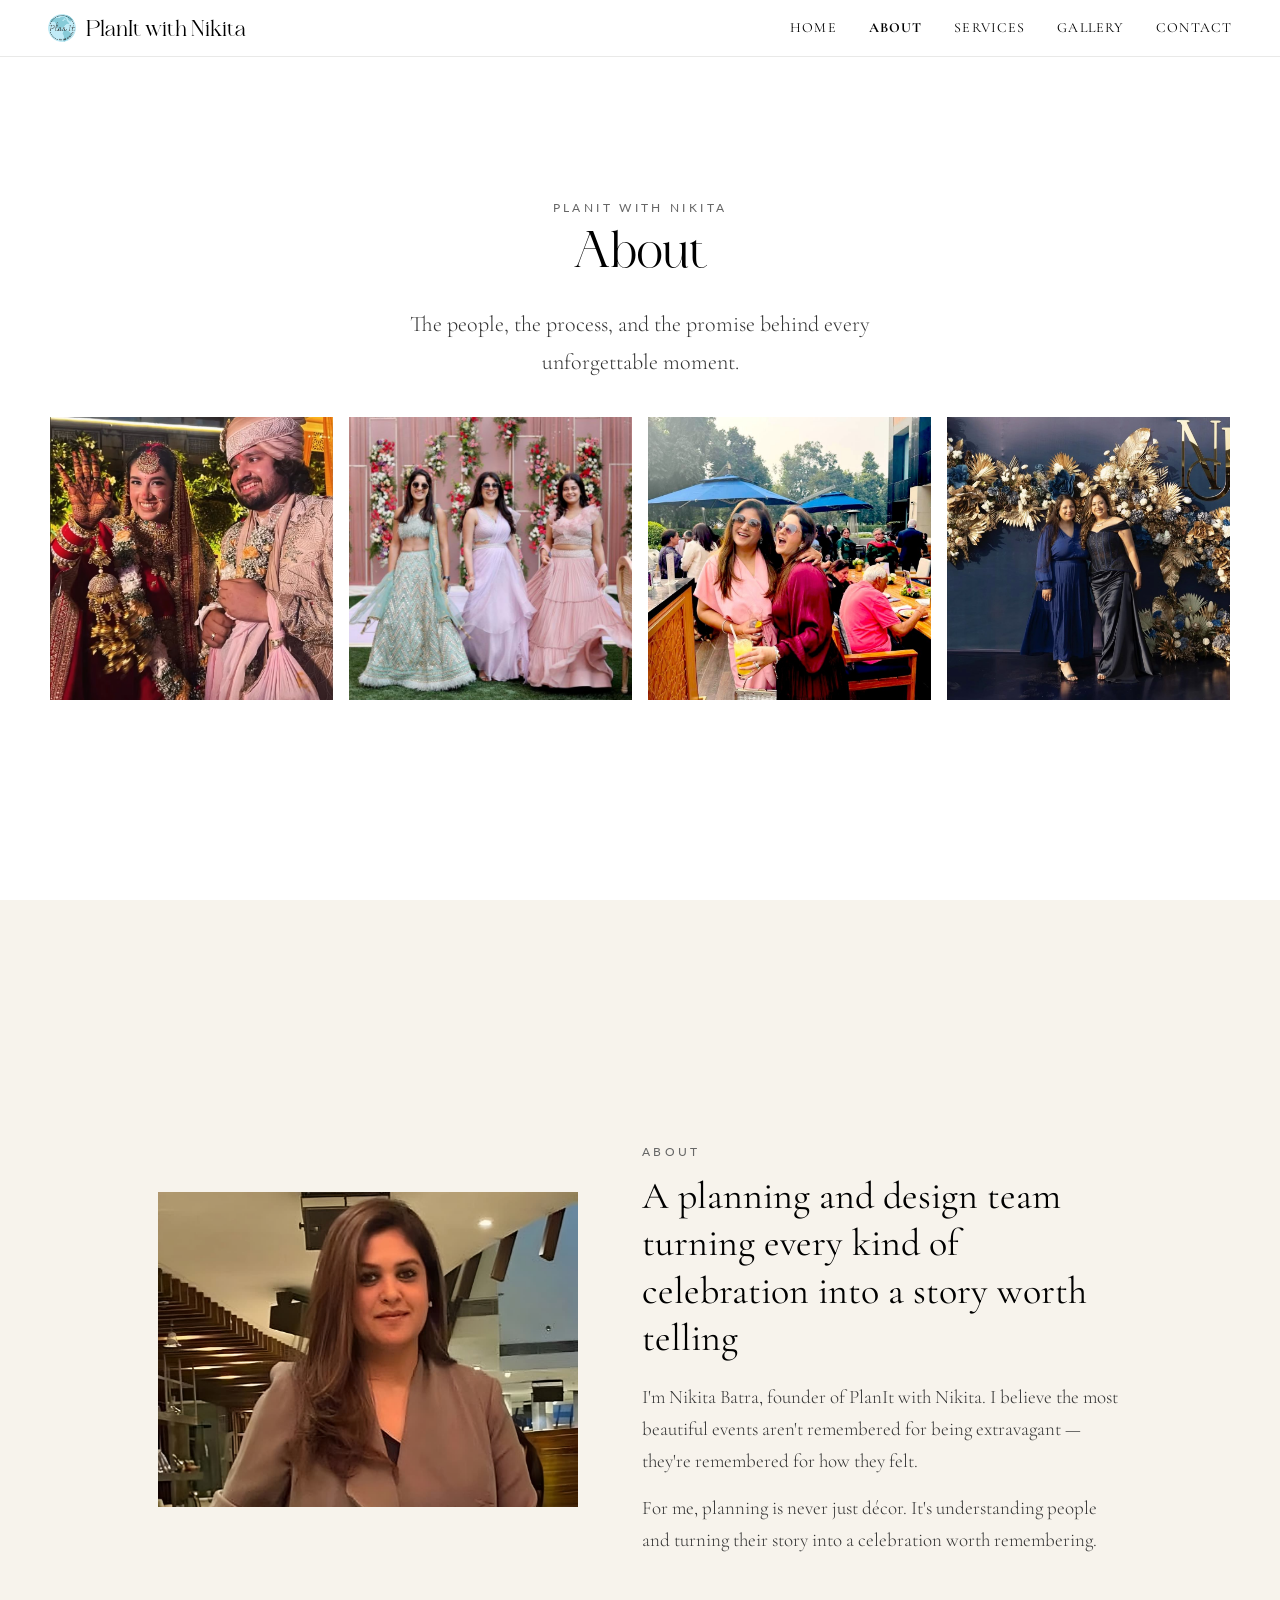
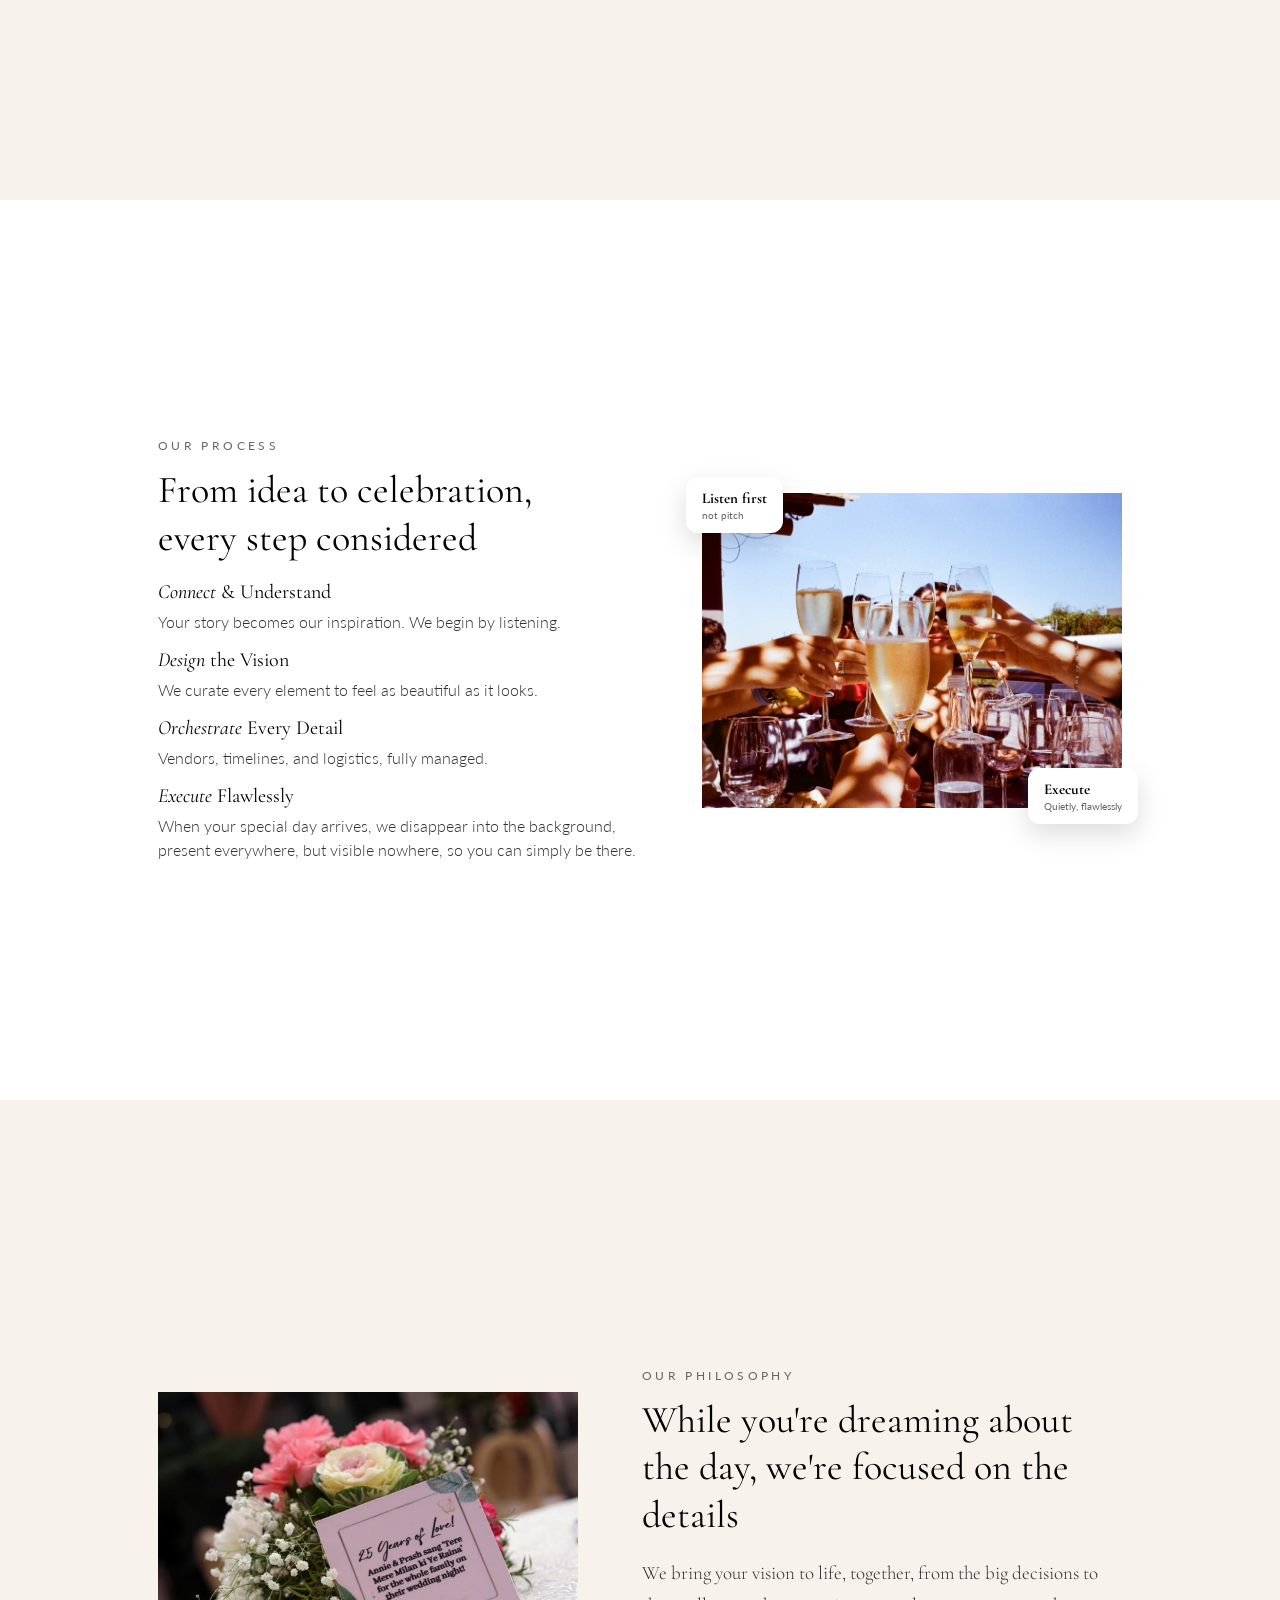
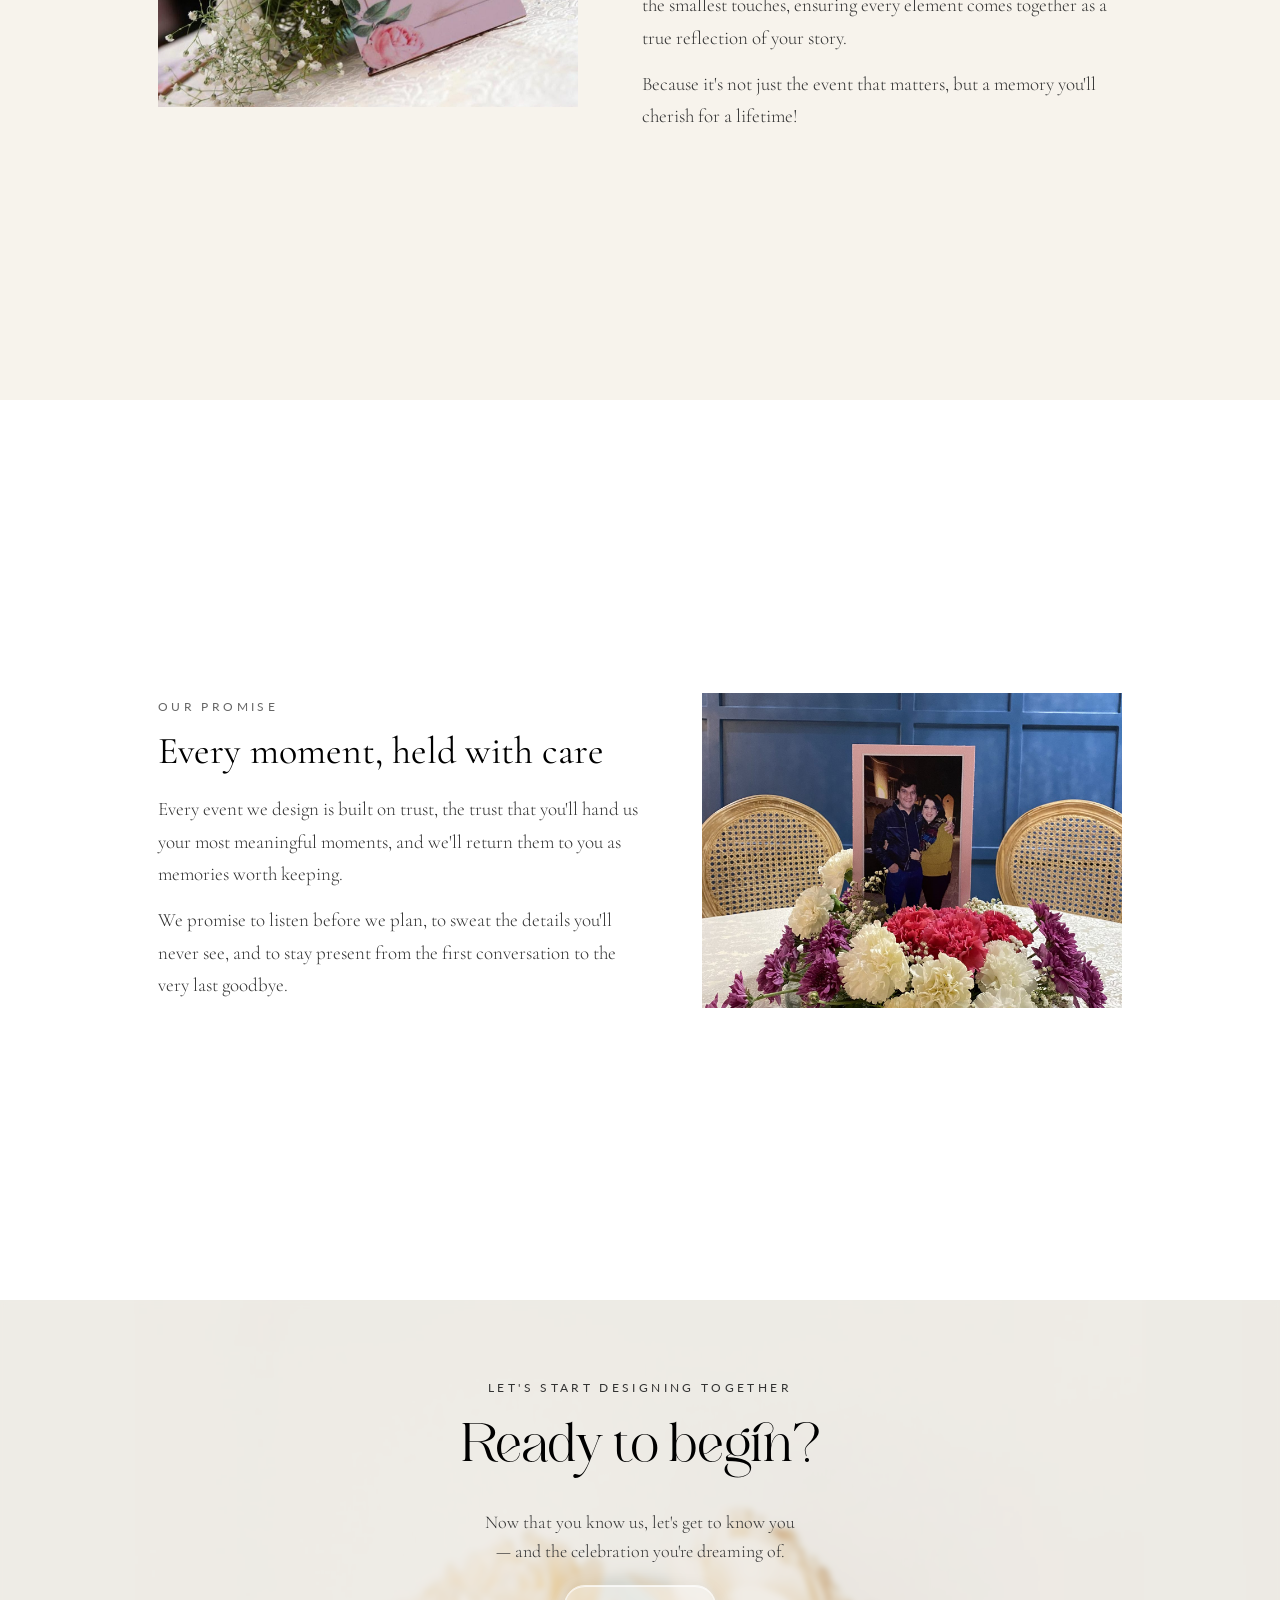
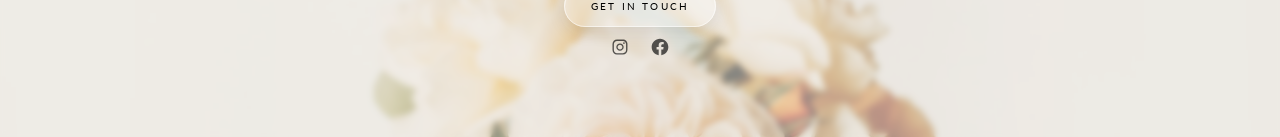
==== about.html @ d065afad "Fix mobile scroll jump; remove awkward line break on mobile The old --vh JS trick (window.innerHeigh" ====
<!DOCTYPE html>
<html lang="en">
<head>
  <meta charset="UTF-8"/>
  <meta name="viewport" content="width=device-width, initial-scale=1.0"/>
  <title>About — PlanIt with Nikita</title>
  <meta name="description" content="Meet the team behind PlanIt with Nikita — full-service event planning and design for weddings, milestones, and corporate events, based in India and working worldwide."/>
  <link rel="canonical" href="https://planitwithnikita.com/about.html"/>
  <link rel="icon" type="image/x-icon" href="/icons/favicon.ico"/>
  <link rel="icon" type="image/png" sizes="16x16" href="/icons/favicon-16x16.png"/>
  <link rel="icon" type="image/png" sizes="32x32" href="/icons/favicon-32x32.png"/>
  <link rel="icon" type="image/png" sizes="48x48" href="/icons/favicon-48x48.png"/>
  <link rel="apple-touch-icon" sizes="180x180" href="/icons/apple-touch-icon.png"/>
  <link rel="manifest" href="/site.webmanifest"/>

  <!-- Open Graph / social share -->
  <meta property="og:type" content="website"/>
  <meta property="og:site_name" content="PlanIt with Nikita"/>
  <meta property="og:title" content="About — PlanIt with Nikita"/>
  <meta property="og:description" content="Meet the team behind PlanIt with Nikita — full-service event planning and design for weddings, milestones, and corporate events, based in India and working worldwide."/>
  <meta property="og:image" content="https://planitwithnikita.com/og-image.jpg"/>
  <meta property="og:url" content="https://planitwithnikita.com/about.html"/>
  <meta name="twitter:card" content="summary_large_image"/>
  <meta name="twitter:title" content="About — PlanIt with Nikita"/>
  <meta name="twitter:description" content="Meet the team behind PlanIt with Nikita — full-service event planning and design for weddings, milestones, and corporate events, based in India and working worldwide."/>
  <meta name="twitter:image" content="https://planitwithnikita.com/og-image.jpg"/>

  <script type="application/ld+json">
  {
    "@context": "https://schema.org",
    "@type": "EventPlanner",
    "name": "PlanIt with Nikita",
    "url": "https://planitwithnikita.com",
    "email": "events@planitwithnikita.com",
    "telephone": "+91-99103-30807",
    "areaServed": ["India", "Worldwide"],
    "image": "https://planitwithnikita.com/og-image.jpg",
    "sameAs": [
      "https://www.facebook.com/profile.php?id=100063970723044",
      "https://instagram.com/planitwithnikita"
    ]
  }
  </script>

  <!-- Google tag (gtag.js) -->
  <script async src="https://www.googletagmanager.com/gtag/js?id=G-1V1Q3J6GYH"></script>
  <script>
    window.dataLayer = window.dataLayer || [];
    function gtag(){dataLayer.push(arguments);}
    gtag('js', new Date());
    gtag('config', 'G-1V1Q3J6GYH');
  </script>
  <link href="https://fonts.googleapis.com/css2?family=Cormorant+Garamond:ital,wght@0,300;0,400;1,300;1,400&family=Lato:wght@300;400&display=swap" rel="stylesheet"/>
  <link rel="stylesheet" href="css/base.css"/>
  <style>
    :root { --ivory: #ffffff; --dark: #2B2724; --mid: #333333; --light: #666666; --card: #F7F3EC; }
    .lb-prev, .lb-next { display: none; }
    .lb-prev { left: 8px; }
    .lb-next { right: 8px; }
    /* ── PAGE HERO (subpages) ── */
    .page-hero { position: relative; height: 300px; display: flex; align-items: center; justify-content: center; overflow: hidden; }
    .page-hero-bg { position: absolute; inset: 0; background-size: cover; background-position: center; animation: heroKenBurns 26s ease-in-out infinite alternate; }
    .page-hero-overlay { position: absolute; inset: 0; background: rgba(43,39,36,0.46); }
    .page-hero-content { position: relative; z-index: 2; text-align: center; padding: 0 24px; }
    .page-hero .eyebrow { color: rgba(255,255,255,0.75); }
    .page-hero-title { font-family: 'Cormorant Garamond', serif; font-weight: 400; font-size: clamp(30px, 8vw, 46px); color: #fff; line-height: 1.2; }
    @media (min-width: 768px) { .page-hero { height: 380px; } }
    @media (prefers-reduced-motion: reduce) { .page-hero-bg { animation: none !important; } }
    /* ── ABOUT: full-viewport sections, shared image+text layout ── */
    .about-fullsection {
      min-height: 100vh;
      min-height: 100dvh;
      display: flex;
      flex-direction: column;
      justify-content: center;
      padding: 100px 24px;
      box-sizing: border-box;
    }
    /* Section 1: header + 4 images */
    .about-hero-head { text-align: center; }
    .about-title { font-family: 'Kalufonia', 'Cormorant Garamond', serif; font-weight: 400; font-size: clamp(34px, 8vw, 48px); line-height: 1.2; color: #000; text-align: center; margin: 0 auto; }
    .about-intro { max-width: 480px; margin: 20px auto 0; text-align: center; }
    .about-strip { max-width: 1180px; margin: 36px auto 0; width: 100%; display: grid; grid-template-columns: 1fr 1fr; gap: 12px; }
    .about-strip-card { position: relative; overflow: hidden; aspect-ratio: 1/1; cursor: pointer; }
    .about-strip-card img { width: 100%; height: 100%; object-fit: cover; display: block; transition: transform 0.5s ease; }
    .about-strip-card:hover img { transform: scale(1.06); }
    @media (min-width: 768px) { .about-strip { grid-template-columns: repeat(4, 1fr); gap: 16px; } }
    /* Sections 2–5: shared image + text row */
    .about-row { max-width: 1180px; margin: 0 auto; width: 100%; display: flex; flex-direction: column; gap: 32px; align-items: center; }
    .about-row-img-wrap { width: 100%; max-width: 420px; }
    .about-row-img { width: 100%; aspect-ratio: 4/3; }
    .about-row-text { max-width: 480px; text-align: center; }
    .about-row-title { font-family: 'Cormorant Garamond', serif; font-weight: 400; font-size: clamp(28px, 5vw, 38px); line-height: 1.25; color: #000; margin: 0 0 18px; }
    .about-copy { font-family: 'Cormorant Garamond', serif; font-weight: 300; font-size: clamp(16px, 4vw, 19px); line-height: 1.7; color: var(--mid); text-align: center; }
    .about-copy + .about-copy { margin-top: 14px; }
    .about-sign { display: block; font-family: 'Cormorant Garamond', serif; font-style: italic; font-weight: 300; font-size: clamp(16px, 4vw, 19px); color: #000; margin-top: 16px; }
    .about-process-visual { position: relative; }
    .about-process-float-chip { position: absolute; background: var(--ivory); border-radius: 12px; box-shadow: 0 10px 28px rgba(0,0,0,0.14); padding: 12px 16px; }
    .about-process-float-chip.a { top: -16px; left: -16px; }
    .about-process-float-chip.b { bottom: -16px; right: -16px; }
    .about-process-float-chip strong { display: block; font-family: 'Cormorant Garamond', serif; font-size: 15px; color: #000; }
    .about-process-float-chip span { display: block; font-size: 10px; color: var(--light); margin-top: 2px; }
    .about-process-list { display: flex; flex-direction: column; gap: 14px; text-align: left; margin-top: 18px; }
    .about-process-step { display: flex; gap: 12px; align-items: flex-start; }
    .about-process-num { font-family: 'Cormorant Garamond', serif; font-style: italic; font-size: 18px; color: var(--light); flex-shrink: 0; width: 24px; }
    .about-process-step-title { font-family: 'Cormorant Garamond', serif; font-size: 20px; color: #000; margin-bottom: 6px; }
    .about-process-step-title em { font-style: italic; }
    .about-process-step-desc { display: block; font-size: 16px; font-weight: 300; color: var(--mid); line-height: 1.5; margin-top: 0; }
    .about-fullsection.tinted { background: var(--card); }
    @media (min-width: 768px) {
      .about-row { flex-direction: row; text-align: left; align-items: center; justify-content: center; gap: 64px; }
      .about-row.reverse { flex-direction: row-reverse; }
      .about-row-img-wrap { flex-shrink: 0; }
      .about-row-text { text-align: left; }
      .about-row-text .about-copy { text-align: left; }
      .about-row-text .eyebrow { text-align: left; }
      .about-process-list { text-align: left; }
    }
    /* ── SERVICE DETAIL (services page) ── */
    .svc-detail-list { max-width: 1040px; margin: 0 auto; }
    .svc-detail { display: flex; flex-direction: column; border-top: 1px solid rgba(43,39,36,0.1); }
    .svc-detail:last-child { border-bottom: 1px solid rgba(43,39,36,0.1); }
    .svc-detail-imgs { display: grid; grid-template-columns: 1fr 1fr; gap: 4px; }
    .svc-detail-imgs .img-frame:first-child { grid-column: 1 / -1; aspect-ratio: 16/10; }
    .svc-detail-imgs .img-frame:not(:first-child) { aspect-ratio: 1/1; }
    .svc-detail-imgs--two { grid-template-columns: 1fr 1fr; }
    .svc-detail-imgs--two .img-frame:first-child { grid-column: auto; aspect-ratio: 1/1; }
    .svc-detail-text { padding: 36px 24px 48px; text-align: center; }
    .svc-detail-eyebrow { font-size: 11px; letter-spacing: 0.22em; text-transform: uppercase; color: var(--light); display: block; margin-bottom: 10px; }
    .svc-detail-name { font-family: 'Cormorant Garamond', serif; font-weight: 400; font-size: clamp(26px,7vw,32px); color: #000; margin-bottom: 14px; }
    .svc-detail-desc { font-size: 14px; font-weight: 300; color: var(--mid); line-height: 1.75; max-width: 440px; margin: 0 auto 22px; }
    .svc-detail-examples { margin-top: 4px; padding-top: 18px; border-top: 1px solid rgba(43,39,36,0.12); max-width: 440px; margin-left: auto; margin-right: auto; }
    .svc-detail-examples-label { display: block; font-size: 10px; letter-spacing: 0.2em; text-transform: uppercase; color: var(--light); margin-bottom: 6px; }
    .svc-detail-examples-list { font-family: 'Cormorant Garamond', serif; font-style: italic; font-size: 15px; color: var(--mid); line-height: 1.6; }
    .svc-intro-note { font-family: 'Cormorant Garamond', serif; font-size: clamp(17px, 4.5vw, 22px); font-weight: 300; color: var(--mid); line-height: 1.7; max-width: 480px; margin: 20px auto 0; text-align: center; }
    .svc-intro-note em { font-style: italic; color: #000; }
    @media (min-width: 768px) {
      .svc-detail { flex-direction: row; align-items: stretch; }
      .svc-detail:nth-child(even) { flex-direction: row-reverse; }
      .svc-detail-imgs { width: 52%; flex-shrink: 0; grid-template-columns: 1fr 1fr; grid-template-rows: 1fr 1fr; gap: 4px; }
      .svc-detail-imgs .img-frame:first-child { grid-column: 1 / 2; grid-row: 1 / 3; aspect-ratio: unset; height: 100%; }
      .svc-detail-imgs .img-frame:not(:first-child) { aspect-ratio: unset; height: 100%; }
      .svc-detail-imgs--two { grid-template-columns: 1fr 1fr; grid-template-rows: 1fr; }
      .svc-detail-imgs--two .img-frame:first-child { grid-column: auto; grid-row: auto; }
      .svc-detail-text { flex: 1; display: flex; flex-direction: column; justify-content: center; padding: 56px 64px; text-align: left; }
      .svc-detail-desc, .svc-detail-examples { margin-left: 0; margin-right: 0; }
    }
    /* ── PORTFOLIO GALLERY ── */
    .gallery-label { text-align: center; font-size: 11px; letter-spacing: 0.22em; text-transform: uppercase; color: var(--light); margin: 44px 0 16px; }
    .gallery-grid { display: grid; grid-template-columns: repeat(2, 1fr); gap: 4px; max-width: 1040px; margin: 0 auto; }
    .gallery-grid .img-frame { aspect-ratio: 3/4; }
    @media (min-width: 768px) { .gallery-grid { grid-template-columns: repeat(3, 1fr); } }
    /* ── CONTACT ── */
    .contact-section { padding: 56px 24px 24px; max-width: 480px; margin: 0 auto; text-align: center; }
    .contact-info-list { display: flex; flex-direction: column; gap: 22px; margin: 32px 0 8px; }
    .contact-info-label { display: block; font-size: 10px; letter-spacing: 0.2em; text-transform: uppercase; color: var(--light); margin-bottom: 6px; }
    .contact-info-value { font-family: 'Cormorant Garamond', serif; font-size: 21px; color: #000; text-decoration: none; }
    a.contact-info-value:hover { opacity: 0.7; }
    .contact-social { display: flex; gap: 20px; justify-content: center; margin-top: 32px; }
    .contact-social a { color: #000; transition: opacity 0.2s; }
    .contact-social a:hover { opacity: 0.6; }
    .contact-social svg { width: 20px; height: 20px; fill: currentColor; display: block; }
    .contact-form-wrap { background: var(--card); padding: 56px 24px 72px; }
    .contact-form { display: flex; flex-direction: column; gap: 20px; max-width: 480px; margin: 32px auto 0; }
    .form-row { display: flex; flex-direction: column; gap: 6px; }
    .form-row label { font-size: 10px; letter-spacing: 0.16em; text-transform: uppercase; color: var(--mid); text-align: left; }
    .form-row input, .form-row select, .form-row textarea {
      font-family: 'Lato', sans-serif; font-size: 15px; color: #000;
      border: none; border-bottom: 1px solid rgba(43,39,36,0.2);
      padding: 10px 2px; background: transparent; outline: none; border-radius: 0;
    }
    .form-row input:focus, .form-row select:focus, .form-row textarea:focus { border-color: #000; }
    .form-row textarea { resize: vertical; min-height: 90px; font-family: 'Cormorant Garamond', serif; font-size: 17px; }
    .form-submit { margin-top: 8px; align-self: center; border: none; cursor: pointer; }
  </style>
</head>
<body>

<div class="topbar-wrap">
    <header class="topbar">
      <a href="index.html" class="topbar-logo">
        <img src="images/topbar-1.jpg" alt="PlanIt with Nikita"/>
        <span class="topbar-wordmark">PlanIt with Nikita</span>
      </a>
      <nav class="topbar-links">
        <a href="index.html">Home</a>
        <a href="about.html" class="on">About</a>
        <a href="services.html">Services</a>
        <a href="gallery.html">Gallery</a>
        <a href="contact.html">Contact</a>
      </nav>
      <button class="menu-toggle" id="menuToggle" aria-label="Menu">
        <span></span><span></span><span></span>
      </button>
    </header>
  </div>

  <div class="mobile-menu-wrap">
    <div class="mobile-menu" id="mobileMenu">
      <div class="mobile-menu-inner">
        <a href="index.html">Home</a>
        <a href="about.html" class="on">About</a>
        <a href="services.html">Services</a>
        <a href="gallery.html">Gallery</a>
        <a href="contact.html">Contact</a>
      </div>
    </div>
  </div>

  
  <!-- ════ SECTION 1: HEADER + 4 IMAGES ════ -->
  <section class="about-fullsection">
    <div class="about-hero-head">
      <span class="eyebrow fu">PlanIt with Nikita</span>
      <h1 class="about-title fu">About</h1>
      <div class="about-intro">
        <p class="welcome-body fu" style="margin-top:0;">The people, the process, and the promise behind every unforgettable moment.</p>
      </div>
    </div>
    <div class="about-strip fu">
      <div class="about-strip-card" data-lb="images/about-intro-image-1.jpg">
        <img src="images/about-intro-image-1.jpg" alt="Weddings and rituals" draggable="false" loading="lazy"/>
      </div>
      <div class="about-strip-card" data-lb="images/about-intro-image-2.jpg">
        <img src="images/about-intro-image-2.jpg" alt="Birthdays and milestones" draggable="false" loading="lazy"/>
      </div>
      <div class="about-strip-card" data-lb="images/about-intro-image-3.jpg">
        <img src="images/about-intro-image-3.jpg" alt="Social gatherings" draggable="false" loading="lazy"/>
      </div>
      <div class="about-strip-card" data-lb="images/about-intro-image-4.jpg">
        <img src="images/about-intro-image-4.jpg" alt="Corporate events" draggable="false" loading="lazy"/>
      </div>
    </div>
  </section>

  <!-- ════ SECTION 2: ABOUT US ════ -->
  <section class="about-fullsection tinted">
    <div class="about-row fu">
      <div class="about-row-img-wrap">
        <div class="img-frame about-row-img" data-lb="images/about-story-image.jpg">
          <img src="images/about-story-image.jpg" alt="About us" draggable="false" loading="lazy"/>
        </div>
      </div>
      <div class="about-row-text">
        <span class="eyebrow">About</span>
        <h3 class="about-row-title">A planning and design team turning every kind of celebration into a story worth telling</h3>
        <p class="about-copy">I'm Nikita Batra, founder of PlanIt with Nikita. I believe the most beautiful events aren't remembered for being extravagant — they're remembered for how they felt.</p>
        <p class="about-copy">For me, planning is never just décor. It's understanding people and turning their story into a celebration worth remembering.</p>
      </div>
    </div>
  </section>

  <!-- ════ SECTION 3: OUR PROCESS ════ -->
  <section class="about-fullsection">
    <div class="about-row reverse fu">
      <div class="about-row-img-wrap about-process-visual">
        <div class="img-frame about-row-img" data-lb="images/about-process-image.jpg">
          <img src="images/about-process-image.jpg" alt="Our process" draggable="false" loading="lazy"/>
        </div>
        <div class="about-process-float-chip a">
          <strong>Listen first</strong>
          <span>not pitch</span>
        </div>
        <div class="about-process-float-chip b">
          <strong>Execute</strong>
          <span>Quietly, flawlessly</span>
        </div>
      </div>
      <div class="about-row-text">
        <span class="eyebrow">Our Process</span>
        <h3 class="about-row-title">From idea to celebration,<br>every step considered</h3>
        <div class="about-process-list">
          <div class="about-process-step">
            <div>
              <div class="about-process-step-title"><em>Connect</em> &amp; Understand</div>
              <p class="about-process-step-desc">Your story becomes our inspiration. We begin by listening.</p>
            </div>
          </div>
          <div class="about-process-step">
            <div>
              <div class="about-process-step-title"><em>Design</em> the Vision</div>
              <p class="about-process-step-desc">We curate every element to feel as beautiful as it looks.</p>
            </div>
          </div>
          <div class="about-process-step">
            <div>
              <div class="about-process-step-title"><em>Orchestrate</em> Every Detail</div>
              <p class="about-process-step-desc">Vendors, timelines, and logistics, fully managed.</p>
            </div>
          </div>
          <div class="about-process-step">
            <div>
              <div class="about-process-step-title"><em>Execute</em> Flawlessly</div>
              <p class="about-process-step-desc">When your special day arrives, we disappear into the background, present everywhere, but visible nowhere, so you can simply be there.</p>
            </div>
          </div>
        </div>
      </div>
    </div>
  </section>

  <!-- ════ SECTION 4: OUR PHILOSOPHY ════ -->
  <section class="about-fullsection tinted">
    <div class="about-row fu">
      <div class="about-row-img-wrap">
        <div class="img-frame about-row-img" data-lb="images/about-philosophy-image.jpg">
          <img src="images/about-philosophy-image.jpg" alt="Our philosophy" draggable="false" loading="lazy"/>
        </div>
      </div>
      <div class="about-row-text">
        <span class="eyebrow">Our Philosophy</span>
        <h3 class="about-row-title">While you're dreaming about the day, we're focused on the details</h3>
        <p class="about-copy">We bring your vision to life, together, from the big decisions to the smallest touches, ensuring every element comes together as a true reflection of your story.</p>
        <p class="about-copy">Because it's not just the event that matters, but a memory you'll cherish for a lifetime!</p>
      </div>
    </div>
  </section>

  <!-- ════ SECTION 5: OUR PROMISE ════ -->
  <section class="about-fullsection">
    <div class="about-row reverse fu">
      <div class="about-row-img-wrap">
        <div class="img-frame about-row-img" data-lb="images/about-promise-image.jpg">
          <img src="images/about-promise-image.jpg" alt="Our promise" draggable="false" loading="lazy"/>
        </div>
      </div>
      <div class="about-row-text">
        <span class="eyebrow">Our Promise</span>
        <h3 class="about-row-title">Every moment, held with care</h3>
        <p class="about-copy">Every event we design is built on trust, the trust that you'll hand us your most meaningful moments, and we'll return them to you as memories worth keeping.</p>
        <p class="about-copy">We promise to listen before we plan, to sweat the details you'll never see, and to stay present from the first conversation to the very last goodbye.</p>
      </div>
    </div>
  </section>

  <!-- ════ FINAL CTA ════ -->
  <section class="final-cta">
    <div class="final-cta-bg" style="background-image:url('images/hero-1.jpg')"></div>
    <div class="final-cta-glass"></div>
    <div class="final-cta-content">
    <span class="eyebrow fu">Let's start designing together</span>
    <div class="final-cta-title fu">Ready to begin?</div>
    <p class="final-cta-sub fu">Now that you know us, let's get to know you — and the celebration you're dreaming of.</p>
    <a href="contact.html" class="cta cta-glass fu">Get in Touch</a>
    <div class="final-cta-social fu">
      <a href="https://instagram.com/planitwithnikita" aria-label="Instagram" target="_blank" rel="noopener">
        <svg viewBox="0 0 32 32" fill="currentColor"><path d="M22.3,8.4c-0.8,0-1.4,0.6-1.4,1.4c0,0.8,0.6,1.4,1.4,1.4c0.8,0,1.4-0.6,1.4-1.4C23.7,9,23.1,8.4,22.3,8.4z"/><path d="M16,10.2c-3.3,0-5.9,2.7-5.9,5.9s2.7,5.9,5.9,5.9s5.9-2.7,5.9-5.9S19.3,10.2,16,10.2z M16,19.9c-2.1,0-3.8-1.7-3.8-3.8c0-2.1,1.7-3.8,3.8-3.8c2.1,0,3.8,1.7,3.8,3.8C19.8,18.2,18.1,19.9,16,19.9z"/><path d="M20.8,4h-9.5C7.2,4,4,7.2,4,11.2v9.5c0,4,3.2,7.2,7.2,7.2h9.5c4,0,7.2-3.2,7.2-7.2v-9.5C28,7.2,24.8,4,20.8,4z M25.7,20.8c0,2.7-2.2,5-5,5h-9.5c-2.7,0-5-2.2-5-5v-9.5c0-2.7,2.2-5,5-5h9.5c2.7,0,5,2.2,5,5V20.8z"/></svg>
      </a>
      <a href="https://www.facebook.com/profile.php?id=100063970723044" aria-label="Facebook" target="_blank" rel="noopener">
        <svg viewBox="0 0 24 24" fill="currentColor"><path d="M12 2C6.477 2 2 6.477 2 12c0 4.991 3.657 9.128 8.438 9.879V14.89h-2.54V12h2.54V9.797c0-2.506 1.492-3.89 3.777-3.89 1.094 0 2.238.195 2.238.195v2.46h-1.26c-1.243 0-1.63.771-1.63 1.562V12h2.773l-.443 2.89h-2.33v6.989C18.343 21.129 22 16.99 22 12c0-5.523-4.477-10-10-10z"/></svg>
      </a>
    </div>
  </div>
  </section>

  <!-- ════ LIGHTBOX ════ -->
  <div id="lb" class="lb">
    <div class="lb-overlay" id="lbOverlay"></div>
    <button class="lb-close" id="lbClose" aria-label="Close">✕</button>
    <button class="lb-prev" id="lbPrev" aria-label="Previous">&#8249;</button>
    <button class="lb-next" id="lbNext" aria-label="Next">&#8250;</button>
    <div class="lb-img-wrap">
      <img id="lbImg" src="" alt="" draggable="false"/>
    </div>
  </div>

  <script>
    var menuToggle = document.getElementById('menuToggle');
    var mobileMenu = document.getElementById('mobileMenu');
    menuToggle.addEventListener('click', function() {
      menuToggle.classList.toggle('open');
      mobileMenu.classList.toggle('open');
    });
    document.querySelectorAll('.mobile-menu a').forEach(function(a) {
      a.addEventListener('click', function() {
        menuToggle.classList.remove('open');
        mobileMenu.classList.remove('open');
      });
    });

    var revealEls = document.querySelectorAll('.fu');
    if ('IntersectionObserver' in window) {
      var revealIO = new IntersectionObserver(function(entries) {
        entries.forEach(function(entry) {
          if (entry.isIntersecting) {
            entry.target.classList.add('is-visible');
            revealIO.unobserve(entry.target);
          }
        });
      }, { threshold: 0.15, rootMargin: '0px 0px -40px 0px' });
      revealEls.forEach(function(el) { revealIO.observe(el); });
    } else {
      revealEls.forEach(function(el) { el.classList.add('is-visible'); });
    }

    // ── LIGHTBOX ──
    var lb = document.getElementById('lb');
    var lbImg = document.getElementById('lbImg');
    var lbFrames = Array.from(document.querySelectorAll('[data-lb]'));
    var lbIndex = 0;
    function lbShow(i) {
      lbImg.src = lbFrames[i].getAttribute('data-lb');
      var frameImg = lbFrames[i].querySelector('img');
      lbImg.alt = frameImg ? frameImg.alt : '';
    }
    function lbOpen(i) {
      lbIndex = i;
      lbShow(i);
      lb.classList.add('open');
      document.body.style.overflow = 'hidden';
    }
    function lbClose() {
      lb.classList.remove('open');
      lbImg.src = '';
      lbImg.alt = '';
      document.body.style.overflow = '';
    }
    function lbNav(dir) {
      lbIndex = (lbIndex + dir + lbFrames.length) % lbFrames.length;
      lbShow(lbIndex);
    }
    lbFrames.forEach(function(frame, i) {
      frame.addEventListener('click', function() { lbOpen(i); });
      frame.style.cursor = 'pointer';
    });
    document.getElementById('lbOverlay').addEventListener('click', lbClose);
    document.getElementById('lbClose').addEventListener('click', lbClose);
    document.getElementById('lbPrev').addEventListener('click', function() { lbNav(-1); });
    document.getElementById('lbNext').addEventListener('click', function() { lbNav(1); });
    document.addEventListener('keydown', function(e) {
      if (!lb.classList.contains('open')) return;
      if (e.key === 'Escape') lbClose();
      if (e.key === 'ArrowRight') lbNav(1);
      if (e.key === 'ArrowLeft') lbNav(-1);
    });
    var lbTouchX = 0;
    lb.addEventListener('touchstart', function(e) { lbTouchX = e.changedTouches[0].screenX; }, { passive: true });
    lb.addEventListener('touchend', function(e) {
      var diff = lbTouchX - e.changedTouches[0].screenX;
      if (Math.abs(diff) > 40) lbNav(diff > 0 ? 1 : -1);
    }, { passive: true });
    document.querySelectorAll('img').forEach(function(img) {
      img.addEventListener('contextmenu', function(e) { e.preventDefault(); });
    });
  </script>
</body></html>
---- css/base.css ----
/* Shared base styles for PlanIt with Nikita — common across all pages */

    @font-face {
      font-family: 'Kalufonia';
      src: url('../fonts/Kalufonia-Regular.otf') format('opentype');
    }

    @font-face {
      font-family: 'PS';
      src: url('../fonts/PS.ttf') format('truetype');
    }

    *, *::before, *::after { box-sizing: border-box; margin: 0; padding: 0; }

    html, body { min-height: 100%; background: var(--ivory); color: #000; font-family: 'Lato', sans-serif; }

    body { padding-bottom: 72px; }

    body { padding-bottom: 0 !important; padding-top: 0; }

    .topbar-wrap {
      position: fixed;
      top: 0; left: 0; right: 0;
      z-index: 100;
    }

    .topbar {
      position: relative;
      width: 100%;
      height: 56px;
      display: flex;
      align-items: center;
      justify-content: space-between;
      padding: 0 24px;
      background: rgba(255,255,255,0.5);
      border-bottom: 1px solid transparent;
    }

    .topbar-logo {
      display: flex;
      align-items: center;
      gap: 10px;
      text-decoration: none;
      color: #000;
    }

    .topbar-logo img {
      width: 28px; height: 28px;
      border-radius: 50%;
      object-fit: cover;
    }

    .topbar-wordmark {
      font-family: 'Kalufonia', 'Cormorant Garamond', serif;
      font-size: 21px;
      font-weight: 400;
      letter-spacing: 0;
      color: #000;
      line-height: 1;
      text-transform: none;
      transform: translateY(4px);
    }

    .topbar-links {
      display: none;
      align-items: center;
      gap: 32px;
    }

    .topbar-links a {
      font-family: 'Cormorant Garamond', serif;
      font-size: 14px;
      font-weight: 400;
      letter-spacing: 0.08em;
      text-transform: uppercase;
      color: #000;
      text-decoration: none;
      position: relative;
    }

    .topbar-links a.on { font-weight: 700; }

    .topbar-links a:hover { opacity: 0.6; }

    /* Mobile menu toggle */

    .menu-toggle {
      display: flex;
      flex-direction: column;
      gap: 4px;
      width: 22px;
      cursor: pointer;
      background: none;
      border: none;
      padding: 8px;
      margin: -8px;
    }

    .menu-toggle span {
      display: block;
      height: 1px;
      background: var(--dark);
      width: 100%;
      transition: all 0.3s;
    }

    .menu-toggle.open span:nth-child(1) { transform: translateY(5px) rotate(45deg); }

    .menu-toggle.open span:nth-child(2) { opacity: 0; }

    .menu-toggle.open span:nth-child(3) { transform: translateY(-5px) rotate(-45deg); }

    /* Mobile dropdown menu - flat white, full width */

    .mobile-menu-wrap {
      position: fixed;
      top: 56px; left: 0; right: 0;
      z-index: 99;
    }

    .mobile-menu {
      width: 100%;
      max-height: 0;
      overflow: hidden;
      background: #ffffff;
      border-bottom: 1px solid rgba(43,39,36,0.10);
      transition: max-height 0.35s cubic-bezier(0.4,0,0.2,1);
    }

    .mobile-menu.open { max-height: 320px; }

    .mobile-menu-inner {
      display: flex;
      flex-direction: column;
      padding: 8px 24px 20px;
    }

    .mobile-menu a {
      padding: 14px 0;
      font-family: 'Cormorant Garamond', serif;
      font-size: 19px;
      font-weight: 400;
      color: #000;
      text-decoration: none;
      border-bottom: 1px solid rgba(43,39,36,0.08);
    }

    .mobile-menu a.on { opacity: 0.6; }

    .mobile-menu a:last-child { border-bottom: none; }

    @media (min-width: 768px) {
      .topbar-links { display: flex; }
      .menu-toggle { display: none; }
      .topbar { padding: 0 48px; }
    }

    @keyframes fadeUp { from { opacity: 0; transform: translateY(16px); } to { opacity: 1; transform: translateY(0); } }

    .fu { opacity: 0; transform: translateY(16px); transition: opacity 0.7s ease, transform 0.7s ease; }

    .fu.is-visible { opacity: 1; transform: translateY(0); }

    @media (prefers-reduced-motion: reduce) { .fu { opacity: 1; transform: none; transition: none; } }

    @keyframes heroKenBurns { from { transform: scale(1) translate(0, 0); } to { transform: scale(1.08) translate(-1%, -1%); } }

    @media (prefers-reduced-motion: reduce) { .hero-floral, .img-single-img, .page-hero-bg, .final-cta-bg { animation: none !important; } }

    /* stagger for grouped items */

    .process-item:nth-of-type(2) { transition-delay: 0.06s; }

    .process-item:nth-of-type(3) { transition-delay: 0.12s; }

    .process-item:nth-of-type(4) { transition-delay: 0.18s; }

    .svc-grid .svc-card:nth-child(2) { transition-delay: 0.06s; }

    .svc-grid .svc-card:nth-child(3) { transition-delay: 0.12s; }

    .svc-grid .svc-card:nth-child(4) { transition-delay: 0.18s; }

    .svc-grid .svc-card:nth-child(5) { transition-delay: 0.24s; }

    .svc-grid .svc-card:nth-child(6) { transition-delay: 0.3s; }

    em { font-style: italic; color: inherit; }

    body { padding-bottom: 72px; }

    /* ── HERO ── */

    .hero {
      position: relative;
      min-height: 100vh; min-height: 100dvh;
      display: flex;
      flex-direction: column;
      align-items: center;
      justify-content: center;
      padding: 80px 24px 40px;
      overflow: hidden;
      gap: 40px;
    }

    .hero-floral { position: absolute; inset: 0; z-index: 0; animation: heroKenBurns 26s ease-in-out infinite alternate; background: url('../images/hero-1.jpg') center/cover no-repeat; }

    .hero-glass { position: absolute; inset: 0; z-index: 1; backdrop-filter: blur(3px); -webkit-backdrop-filter: blur(3px); }

    .hero-content { position: relative; z-index: 2; display: flex; flex-direction: column; align-items: center; width: 100%; gap: 28px; }

    .logo-img { width: clamp(72px,10vh,92px); height: clamp(72px,10vh,92px); border-radius: 50%; overflow: hidden; box-shadow: 0 4px 20px rgba(0,0,0,0.12); }

    .logo-img img { width: 100%; height: 100%; object-fit: cover; }

    .hero-tagline { display: block; text-align: center; font-size: 11px; letter-spacing: 0.3em; text-transform: uppercase; color: #000; }

    .hero-headline {
      font-family: 'Kalufonia', 'Cormorant Garamond', serif;
      font-weight: 400;
      font-size: clamp(40px, 11vw, 64px);
      color: #000; text-align: center; line-height: 1.1;
      margin: 0;
    }

    .hero-sub {
      font-family: 'Cormorant Garamond', serif;
      font-size: clamp(15px, 4vw, 19px);
      font-weight: 300; color: #000;
      text-align: center; line-height: 1.7; max-width: 320px;
    }

    .hero-ctas { display: flex; gap: 12px; flex-wrap: wrap; justify-content: center; }

    .cta {
      font-size: 10px; font-weight: 400; letter-spacing: 0.22em; text-transform: uppercase;
      padding: 14px 26px; text-decoration: none; transition: opacity 0.2s;
      border-radius: 100px;
    }

    .cta-primary { background: var(--dark); color: var(--ivory); }

    .cta-secondary { border: 1px solid var(--dark); color: #000; }

    .cta-glass {
      background: rgba(255,255,255,0.32);
      backdrop-filter: blur(16px) saturate(180%);
      -webkit-backdrop-filter: blur(16px) saturate(180%);
      border: 1px solid rgba(255,255,255,0.55);
      color: #000;
      box-shadow: 0 4px 18px rgba(43,39,36,0.10), inset 0 1px 0 rgba(255,255,255,0.7);
    }

    .cta-glass:hover { background: rgba(255,255,255,0.48); opacity: 1; }

    .cta:hover { opacity: 0.75; }

    .hero-scroll { position: absolute; bottom: 24px; left: 0; right: 0; width: max-content; margin: 0 auto; text-align: center; font-size: 9px; letter-spacing: 0.3em; text-transform: uppercase; color: #000; opacity: 0.45; z-index: 2; }

    .hero-scroll.is-visible { opacity: 0.45; }

    /* ── SECTION SHARED ── */

    .section { padding: 64px 24px; max-width: 720px; margin: 0 auto; }

    .section-tight { padding: 48px 24px; max-width: 720px; margin: 0 auto; }

    .eyebrow { display: block; font-size: 12px; letter-spacing: 0.28em; text-transform: uppercase; color: var(--light); text-align: center; margin-bottom: 14px; }

    .section-title { font-family: 'Cormorant Garamond', serif; font-weight: 400; font-size: clamp(24px, 6.5vw, 34px); line-height: 1.4; text-align: center; color: #000; max-width: 640px; margin: 0 auto; }

    .section-title em { font-style: italic; }

    /* ── WELCOME ── */

    .welcome { background: var(--card); min-height: 60vh; display: flex; flex-direction: column; justify-content: center; }

    .welcome-body { font-family: 'Cormorant Garamond', serif; font-weight: 300; font-size: clamp(17px, 4.5vw, 22px); line-height: 1.7; text-align: center; color: var(--mid); margin-top: 20px; max-width: 560px; margin-left: auto; margin-right: auto; }

    .welcome-body em { color: #000; }

    /* ── IMAGE STRIP ── */

    .img-strip { display: grid; grid-template-columns: repeat(2, 1fr); gap: 4px; margin: 0 0 32px; }

    .img-frame { overflow: hidden; display: block; aspect-ratio: 3/4; }

    .img-frame img { width: 100%; height: 100%; object-fit: cover; display: block; transition: transform 0.5s ease; }

    .img-frame:hover img { transform: scale(1.08); }

    .img-strip .img-frame:nth-child(5) { display: none; }

    .img-single-wrap { width: 100%; height: 280px; overflow: hidden; margin: 32px 0; }

    .img-single-img { width: 100%; height: 100%; object-fit: cover; display: block; animation: heroKenBurns 30s ease-in-out infinite alternate; }

    /* ── PROCESS NUMBERS ── */

    .process { background: var(--ivory); }

    .process-item { padding: 28px 0; border-top: 1px solid rgba(43,39,36,0.1); text-align: center; }

    .process-item:last-child { border-bottom: 1px solid rgba(43,39,36,0.1); }

    .process-num { font-family: 'Cormorant Garamond', serif; font-style: italic; font-size: 13px; color: var(--light); display: block; margin-bottom: 8px; }

    .process-title { font-family: 'Cormorant Garamond', serif; font-size: clamp(19px,5vw,24px); color: #000; margin-bottom: 10px; }

    .process-title em { font-style: italic; }

    .process-desc { font-size: 13px; font-weight: 300; color: var(--mid); line-height: 1.7; max-width: 440px; margin: 0 auto; }

    /* ── SERVICES TEASER ── */

    .svc-teaser { background: var(--card); }

    .svc-grid { display: grid; grid-template-columns: repeat(2, 1fr); gap: 12px; margin-top: 28px; }

    .svc-card { display: flex; flex-direction: column; border: 1px solid rgba(43,39,36,0.12); border-radius: 2px; overflow: hidden; text-decoration: none; color: #000; }

    .svc-card-img { width: 100%; aspect-ratio: 1/1; object-fit: cover; display: block; transition: transform 0.5s ease; }

    .svc-card:hover .svc-card-img { transform: scale(1.06); }

    .svc-card-body { display: flex; flex-direction: column; justify-content: space-between; gap: 10px; padding: 16px 14px; flex: 1; }

    .svc-card-name { font-family: 'Cormorant Garamond', serif; font-size: clamp(17px,4.5vw,20px); font-weight: 400; line-height: 1.3; }

    .svc-card-desc { font-size: 12px; font-weight: 300; font-style: italic; color: var(--mid); line-height: 1.6; }

    .svc-card-arrow { font-size: 14px; color: var(--light); align-self: flex-end; }

    .svc-cta { text-align: center; margin-top: 28px; }

    /* ── PORTFOLIO TEASER ── */

    .port-teaser { background: var(--ivory); padding: 64px 0; }

    .port-teaser .section-tight { padding: 0 24px 32px; }

    .port-grid { display: grid; grid-template-columns: 1fr 1fr; gap: 3px; }

    .port-grid .img-frame { aspect-ratio: 3/4; }

    .port-cta { text-align: center; margin-top: 28px; padding: 0 24px; }

    /* ── TESTIMONIALS ── */

    .testimonial { background: var(--card); padding: 64px 0; }

    .testimonial .section-tight { padding: 0 24px 32px; text-align: center; }

    .testimonial-carousel { position: relative; max-width: 720px; margin: 0 auto; padding: 0 24px; overflow: hidden; display: flex; flex-direction: column; }

    .testimonial-card { display: none; position: relative; background: var(--ivory); border: 1px solid rgba(43,39,36,0.08); border-radius: 2px; padding: 56px 28px 48px; text-align: center; overflow: hidden; }

    .testimonial-card::before { content: ''; position: absolute; inset: 0; background: url('../images/hero-1.jpg') center/cover no-repeat; opacity: 0.14; z-index: 0; }

    .testimonial-card > * { position: relative; z-index: 1; }

    .testimonial-card.active { display: flex; flex-direction: column; justify-content: center; flex: 1; }

    .testimonial-card.slide-in-left  { animation: slideInLeft  0.45s cubic-bezier(0.16,1,0.3,1) both; }

    .testimonial-card.slide-in-right { animation: slideInRight 0.45s cubic-bezier(0.16,1,0.3,1) both; }

    @keyframes slideInLeft  { from { opacity: 0; transform: translateX(24px);  } to { opacity: 1; transform: translateX(0); } }

    @keyframes slideInRight { from { opacity: 0; transform: translateX(-24px); } to { opacity: 1; transform: translateX(0); } }

    @keyframes fadeIn { from { opacity: 0; } to { opacity: 1; } }

    .quote-mark-open { position: absolute; top: 6px; left: 20px; font-family: 'Cormorant Garamond', serif; font-size: 88px; font-weight: 600; color: #000; opacity: 0.12; line-height: 1; pointer-events: none; }

    .quote-mark-close { position: absolute; bottom: 6px; right: 20px; font-family: 'Cormorant Garamond', serif; font-size: 88px; font-weight: 600; color: #000; opacity: 0.12; line-height: 1; pointer-events: none; }

    .quote-text { font-family: 'Cormorant Garamond', serif; font-style: italic; font-weight: 300; font-size: clamp(17px,4.4vw,21px); line-height: 1.6; color: #000; margin: 12px 0 20px; position: relative; }

    .quote-author { font-size: 10px; letter-spacing: 0.2em; text-transform: uppercase; color: var(--light); position: relative; }

    @keyframes fadeIn { from { opacity: 0; } to { opacity: 1; } }

    .testimonial-dots { display: flex; justify-content: center; gap: 10px; margin-top: 28px; }

    .dot {
      width: 28px; height: 28px; border-radius: 50%;
      border: 1px solid rgba(43,39,36,0.25);
      background: transparent; color: var(--mid);
      font-family: 'Lato', sans-serif; font-size: 12px;
      display: flex; align-items: center; justify-content: center;
      cursor: pointer; padding: 0;
      transition: background 0.2s, color 0.2s, border-color 0.2s;
    }

    .dot:hover { border-color: var(--dark); }

    .dot.active { background: var(--dark); color: var(--ivory); border-color: var(--dark); }

    /* ── FINAL CTA ── */

    .final-cta { position: relative; overflow: hidden; text-align: center; padding: 80px 24px; }

    .final-cta-bg { position: absolute; inset: 0; z-index: 0; background-size: cover; background-position: center; animation: heroKenBurns 26s ease-in-out infinite alternate; }

    .final-cta-glass { position: absolute; inset: 0; z-index: 1; background: rgba(245,240,232,0.55); backdrop-filter: blur(3px); -webkit-backdrop-filter: blur(3px); }

    .final-cta-content { position: relative; z-index: 2; }

    .final-cta-content > * { max-width: 480px; margin-left: auto; margin-right: auto; }

    .final-cta .eyebrow { color: var(--mid); }

    .final-cta-title { font-family: 'Kalufonia', 'Cormorant Garamond', serif; font-size: clamp(36px,9vw,52px); margin-bottom: 16px; color: #000; }

    .final-cta-sub { font-family: 'Cormorant Garamond', serif; font-weight: 300; font-size: clamp(15px,4vw,18px); color: var(--mid); margin-bottom: 28px; max-width: 320px; margin-left: auto; margin-right: auto; line-height: 1.6; }

    .final-cta-social { display: flex; gap: 20px; justify-content: center; margin-top: 24px; }

    .final-cta-social a { color: rgba(0,0,0,0.65); transition: opacity 0.2s; }

    .final-cta-social a:hover { opacity: 0.6; }

    .final-cta-social svg { width: 20px; height: 20px; fill: currentColor; display: block; }

    @media (min-width: 768px) {
      .img-strip { grid-template-columns: repeat(5, 1fr); }
      .img-strip .img-frame:nth-child(5) { display: block; }
      .img-single-wrap { height: 420px; }
      .port-grid { grid-template-columns: repeat(5, 1fr); }
      .port-grid .img-frame:nth-child(6) { display: none; }
      .svc-grid { grid-template-columns: repeat(2, 1fr); max-width: 640px; margin-left: auto; margin-right: auto; }
    }

    @media (max-width: 480px) {
      .hero-glass { backdrop-filter: blur(1.5px); -webkit-backdrop-filter: blur(1.5px); }
    }

    /* ── LIGHTBOX ── */

    .lb { display: none; position: fixed; inset: 0; z-index: 9999; align-items: center; justify-content: center; }

    .lb.open { display: flex; }

    .lb-overlay { position: absolute; inset: 0; background: rgba(0,0,0,0.92); cursor: pointer; }

    .lb-img-wrap { position: relative; z-index: 2; max-width: 88vw; max-height: 86vh; display: flex; align-items: center; justify-content: center; border: 10px solid #fff; border-radius: 6px; overflow: hidden; box-shadow: 0 24px 80px rgba(0,0,0,0.7), 0 4px 20px rgba(0,0,0,0.5); }

    .lb-img-wrap img { max-width: 92vw; max-height: 90vh; width: auto; height: auto; object-fit: contain; display: block; pointer-events: none; user-select: none; -webkit-user-select: none; }

    .lb-close { position: fixed; top: 20px; right: 24px; z-index: 3; background: none; border: none; color: #fff; font-size: 26px; cursor: pointer; line-height: 1; padding: 8px; opacity: 0.75; }

    .lb-close:hover { opacity: 1; }

    .lb-prev:hover, .lb-next:hover { opacity: 1; }

    @media (max-width: 767px) {
      /* Latest grid mobile order: 1,2,4,3,5,6 */
      .port-grid .img-frame:nth-child(1) { order: 1; }
      .port-grid .img-frame:nth-child(2) { order: 2; }
      .port-grid .img-frame:nth-child(3) { order: 4; }
      .port-grid .img-frame:nth-child(4) { order: 3; }
      .port-grid .img-frame:nth-child(5) { order: 5; }
      .port-grid .img-frame:nth-child(6) { order: 6; }
      .br-desktop-only { display: none; }
    }

    /* ── IMAGE PROTECTION ── */

    .img-frame { -webkit-user-select: none; user-select: none; }

    .img-frame img { pointer-events: none; -webkit-user-drag: none; }
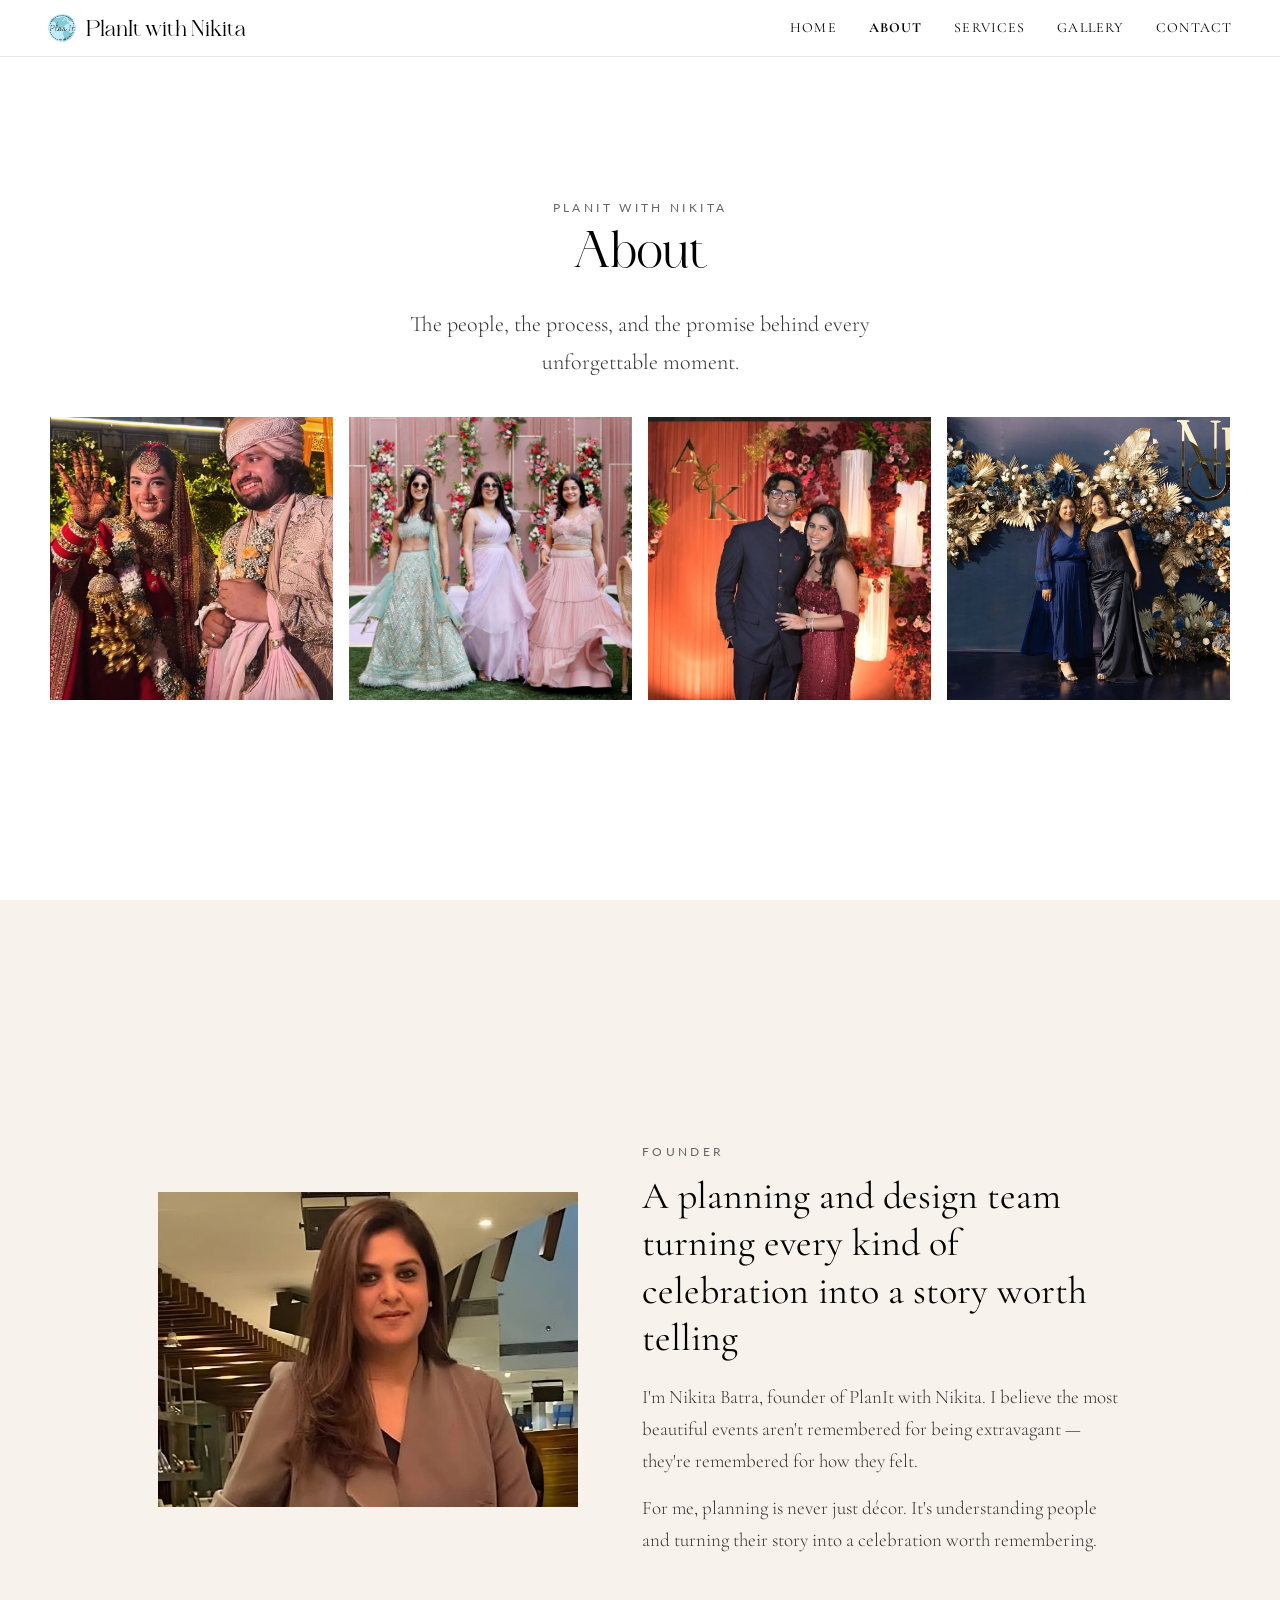
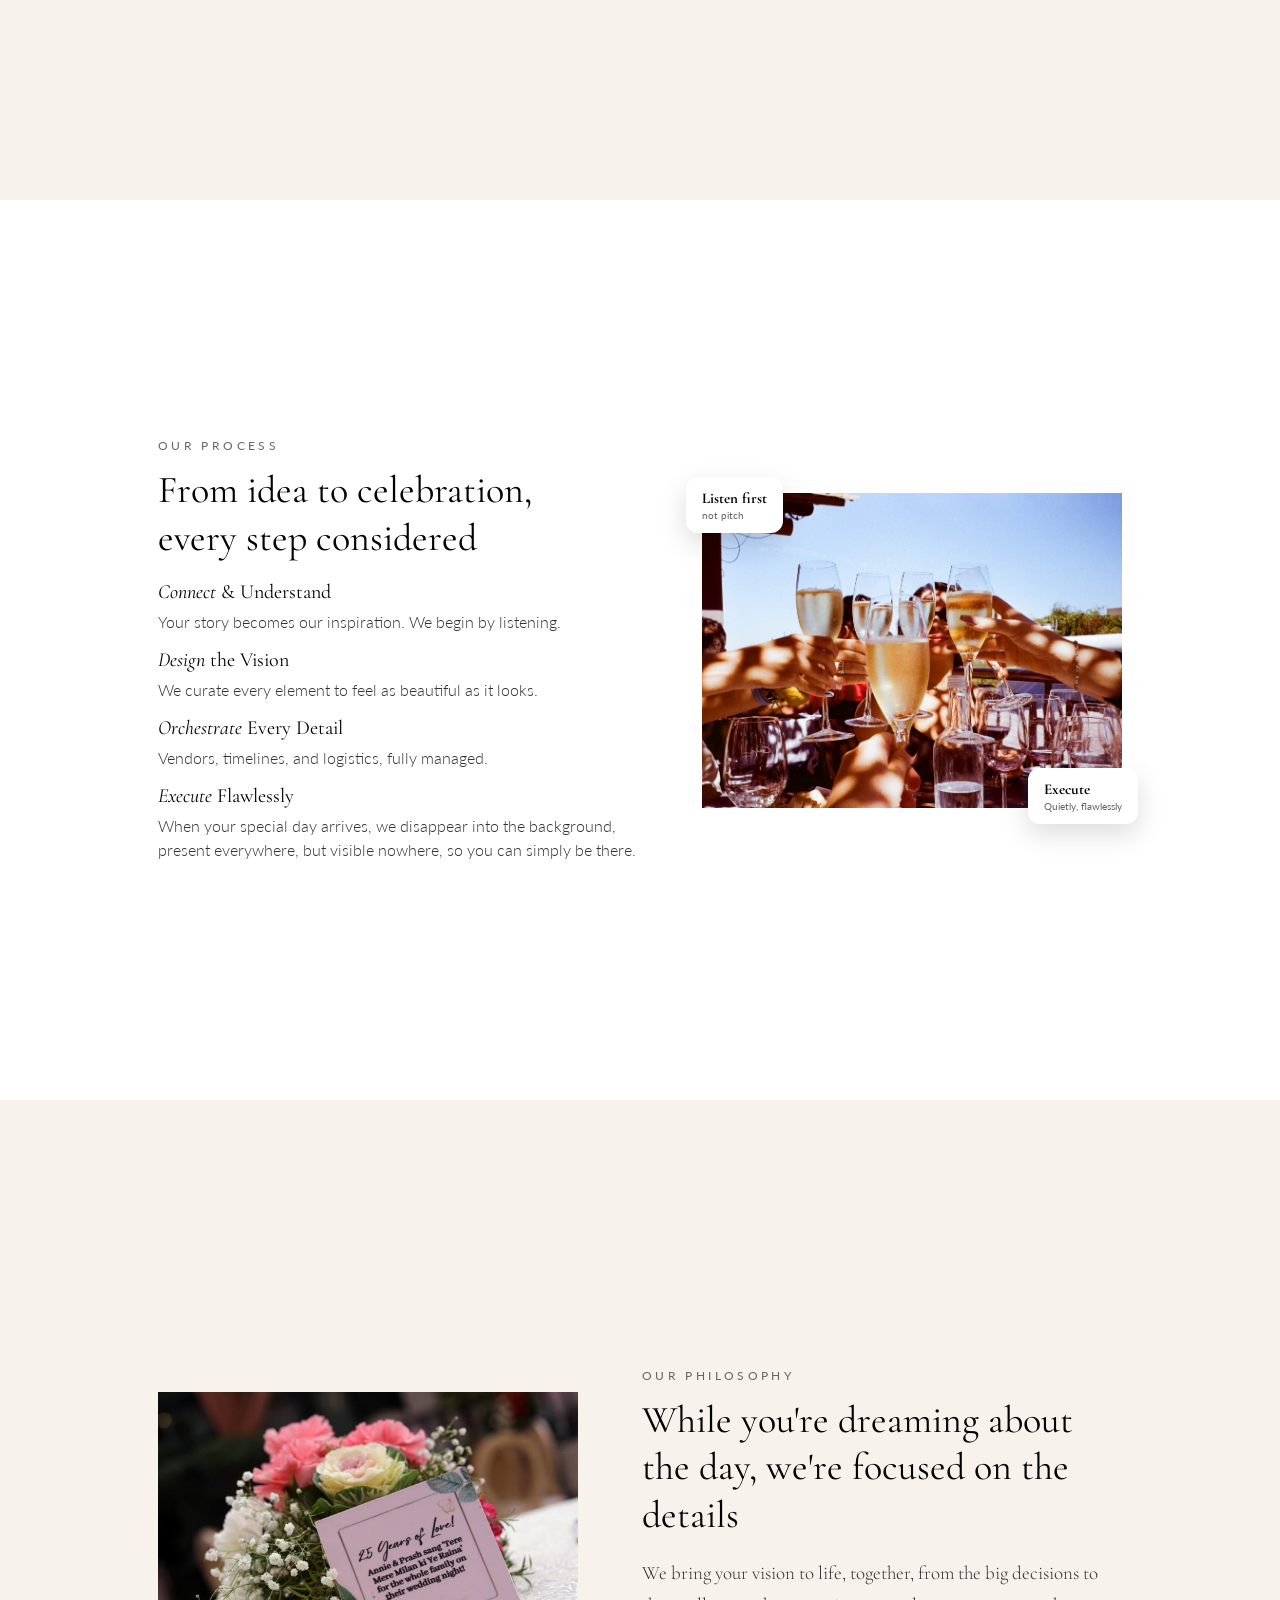
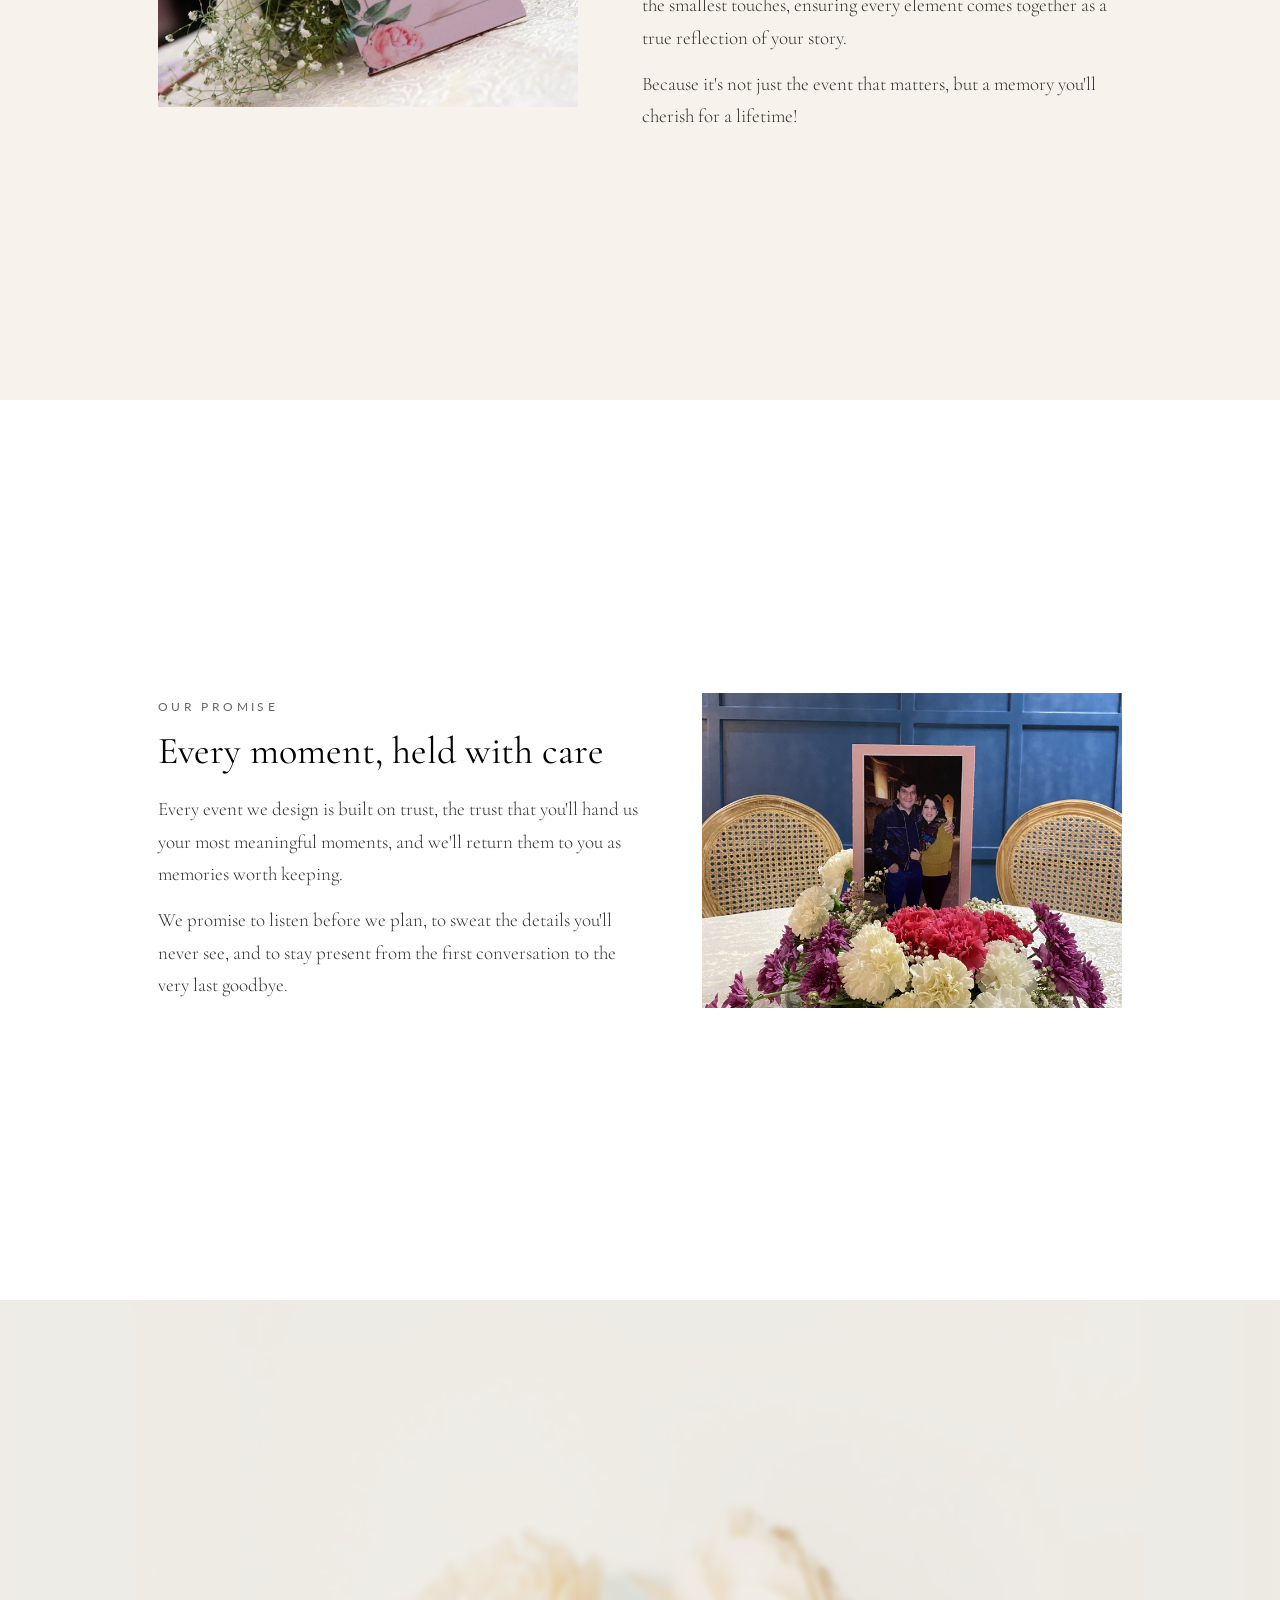
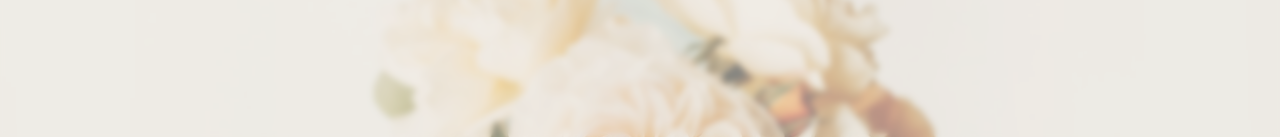
==== commit 293eafe4: "Remove hero scroll label, rename eyebrow to Founder, swap About photo - Drop the "Scroll" text under" ====
--- a/about.html
+++ b/about.html
@@ -69,7 +69,7 @@
     /* ── ABOUT: full-viewport sections, shared image+text layout ── */
     .about-fullsection {
       min-height: 100vh;
-      min-height: 100dvh;
+      min-height: 100svh;
       display: flex;
       flex-direction: column;
       justify-content: center;
@@ -225,7 +225,7 @@
         <img src="images/about-intro-image-2.jpg" alt="Birthdays and milestones" draggable="false" loading="lazy"/>
       </div>
       <div class="about-strip-card" data-lb="images/about-intro-image-3.jpg">
-        <img src="images/about-intro-image-3.jpg" alt="Social gatherings" draggable="false" loading="lazy"/>
+        <img src="images/about-intro-image-3.jpg" alt="Couple portrait with floral backdrop" draggable="false" loading="lazy"/>
       </div>
       <div class="about-strip-card" data-lb="images/about-intro-image-4.jpg">
         <img src="images/about-intro-image-4.jpg" alt="Corporate events" draggable="false" loading="lazy"/>
@@ -242,7 +242,7 @@
         </div>
       </div>
       <div class="about-row-text">
-        <span class="eyebrow">About</span>
+        <span class="eyebrow">Founder</span>
         <h3 class="about-row-title">A planning and design team turning every kind of celebration into a story worth telling</h3>
         <p class="about-copy">I'm Nikita Batra, founder of PlanIt with Nikita. I believe the most beautiful events aren't remembered for being extravagant — they're remembered for how they felt.</p>
         <p class="about-copy">For me, planning is never just décor. It's understanding people and turning their story into a celebration worth remembering.</p>
--- a/css/base.css
+++ b/css/base.css
@@ -193,7 +193,7 @@
 
     .hero {
       position: relative;
-      min-height: 100vh; min-height: 100dvh;
+      min-height: 100vh; min-height: 100svh;
       display: flex;
       flex-direction: column;
       align-items: center;
@@ -327,7 +327,7 @@
 
     .svc-card-name { font-family: 'Cormorant Garamond', serif; font-size: clamp(17px,4.5vw,20px); font-weight: 400; line-height: 1.3; }
 
-    .svc-card-desc { font-size: 12px; font-weight: 300; font-style: italic; color: var(--mid); line-height: 1.6; }
+    .svc-card-desc { font-size: 12px; font-weight: 300; color: var(--mid); line-height: 1.6; }
 
     .svc-card-arrow { font-size: 14px; color: var(--light); align-self: flex-end; }
 
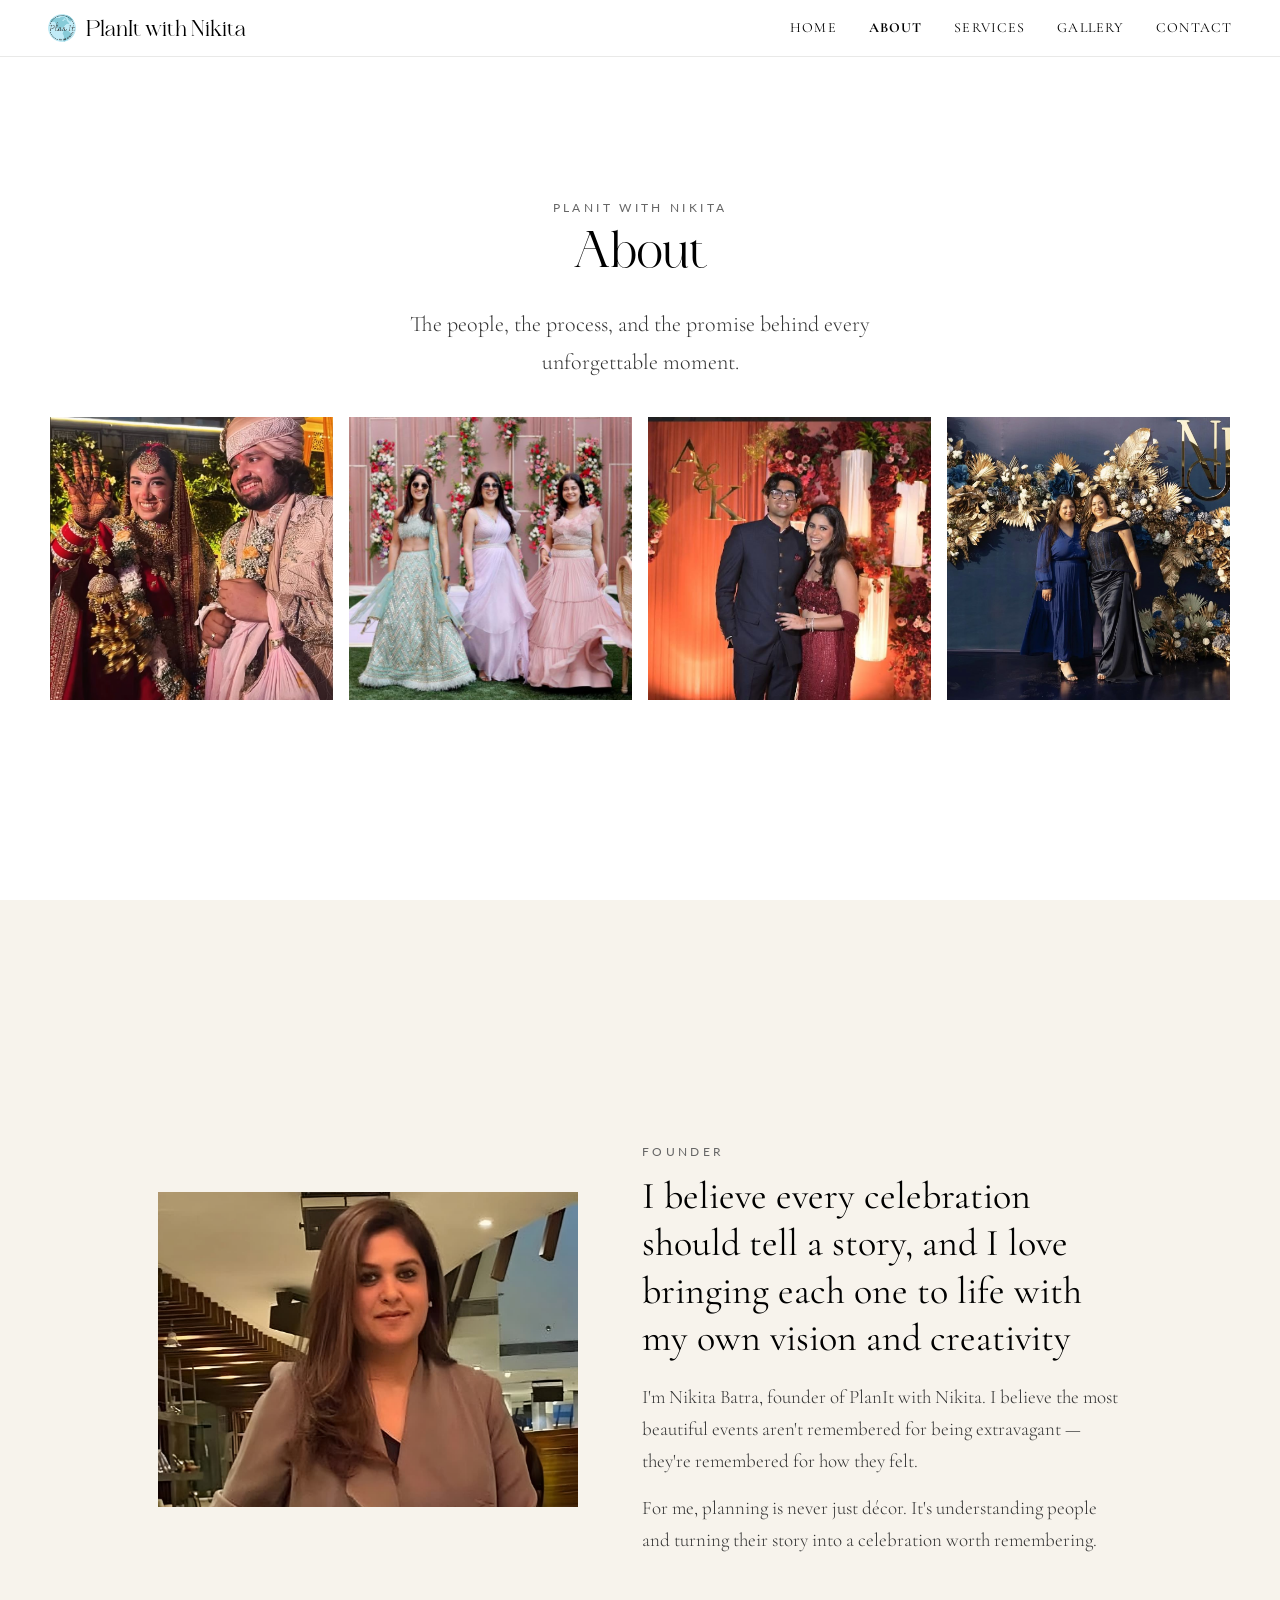
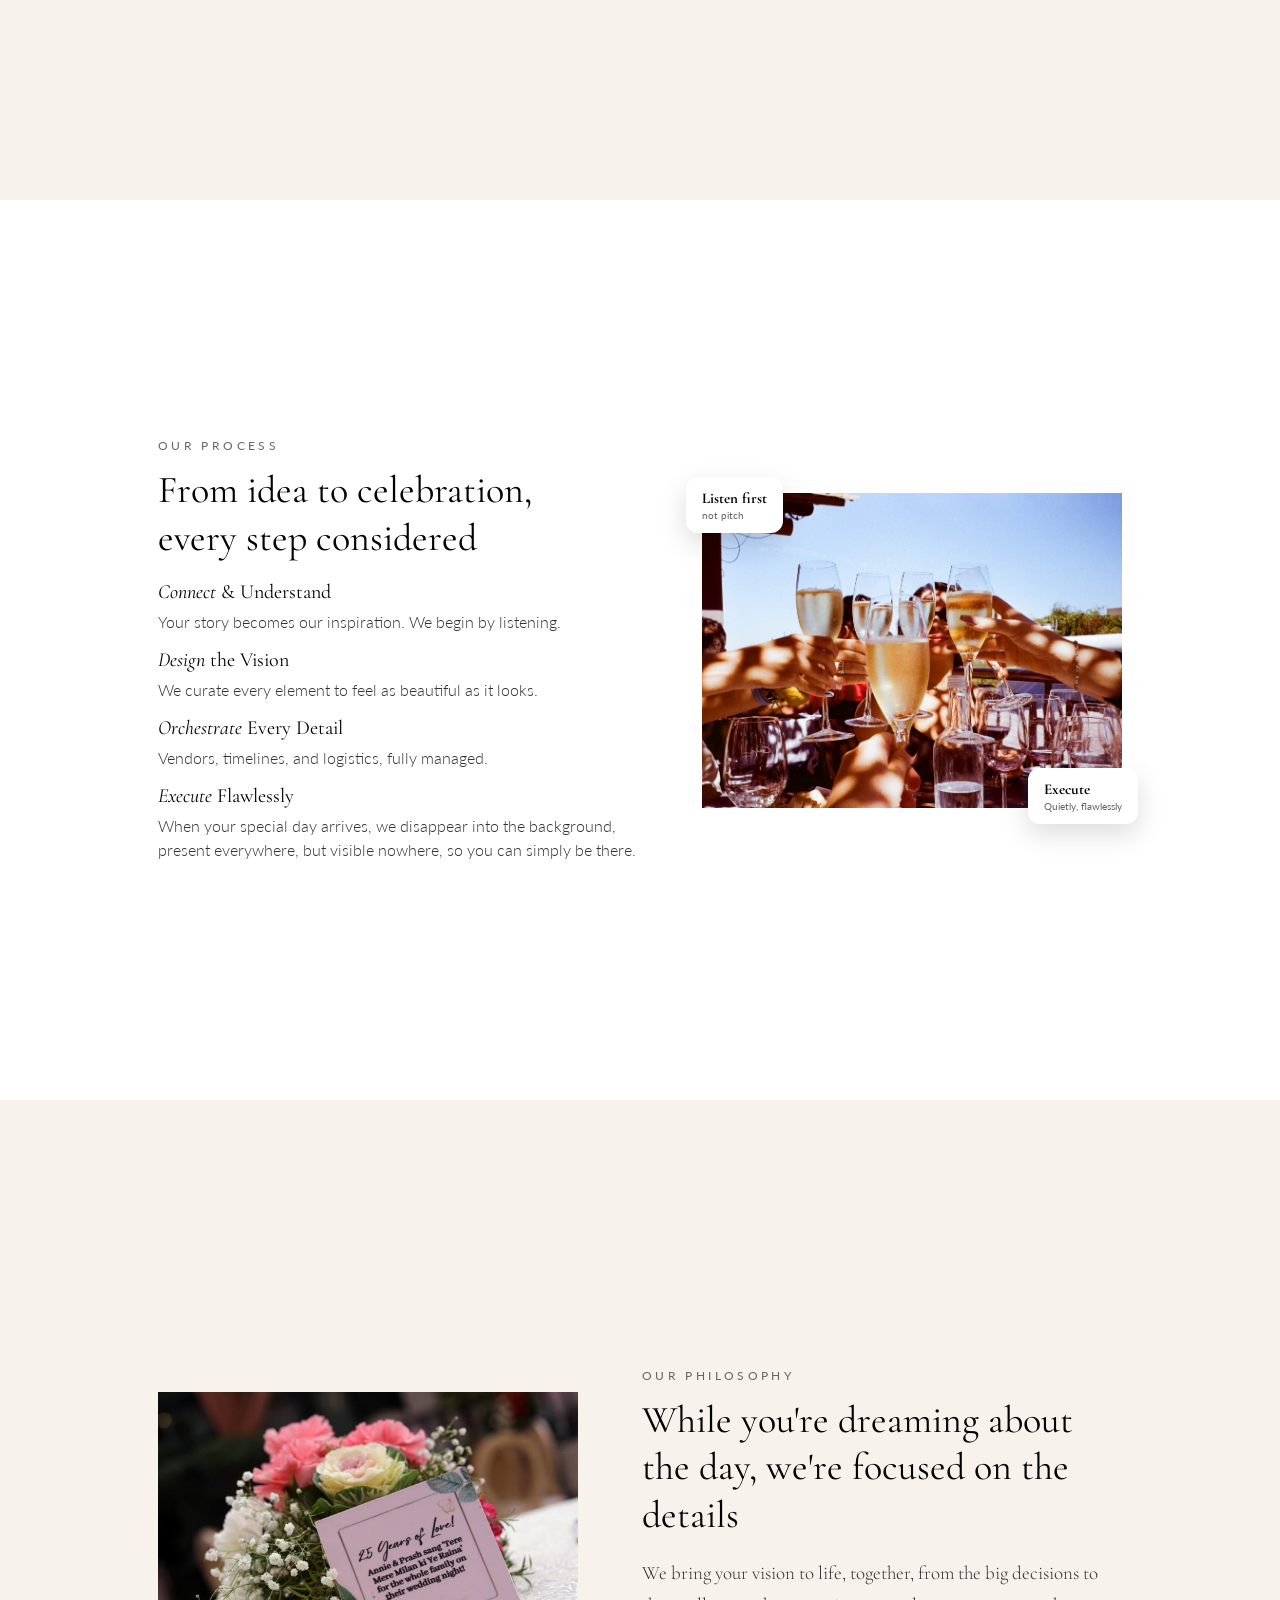
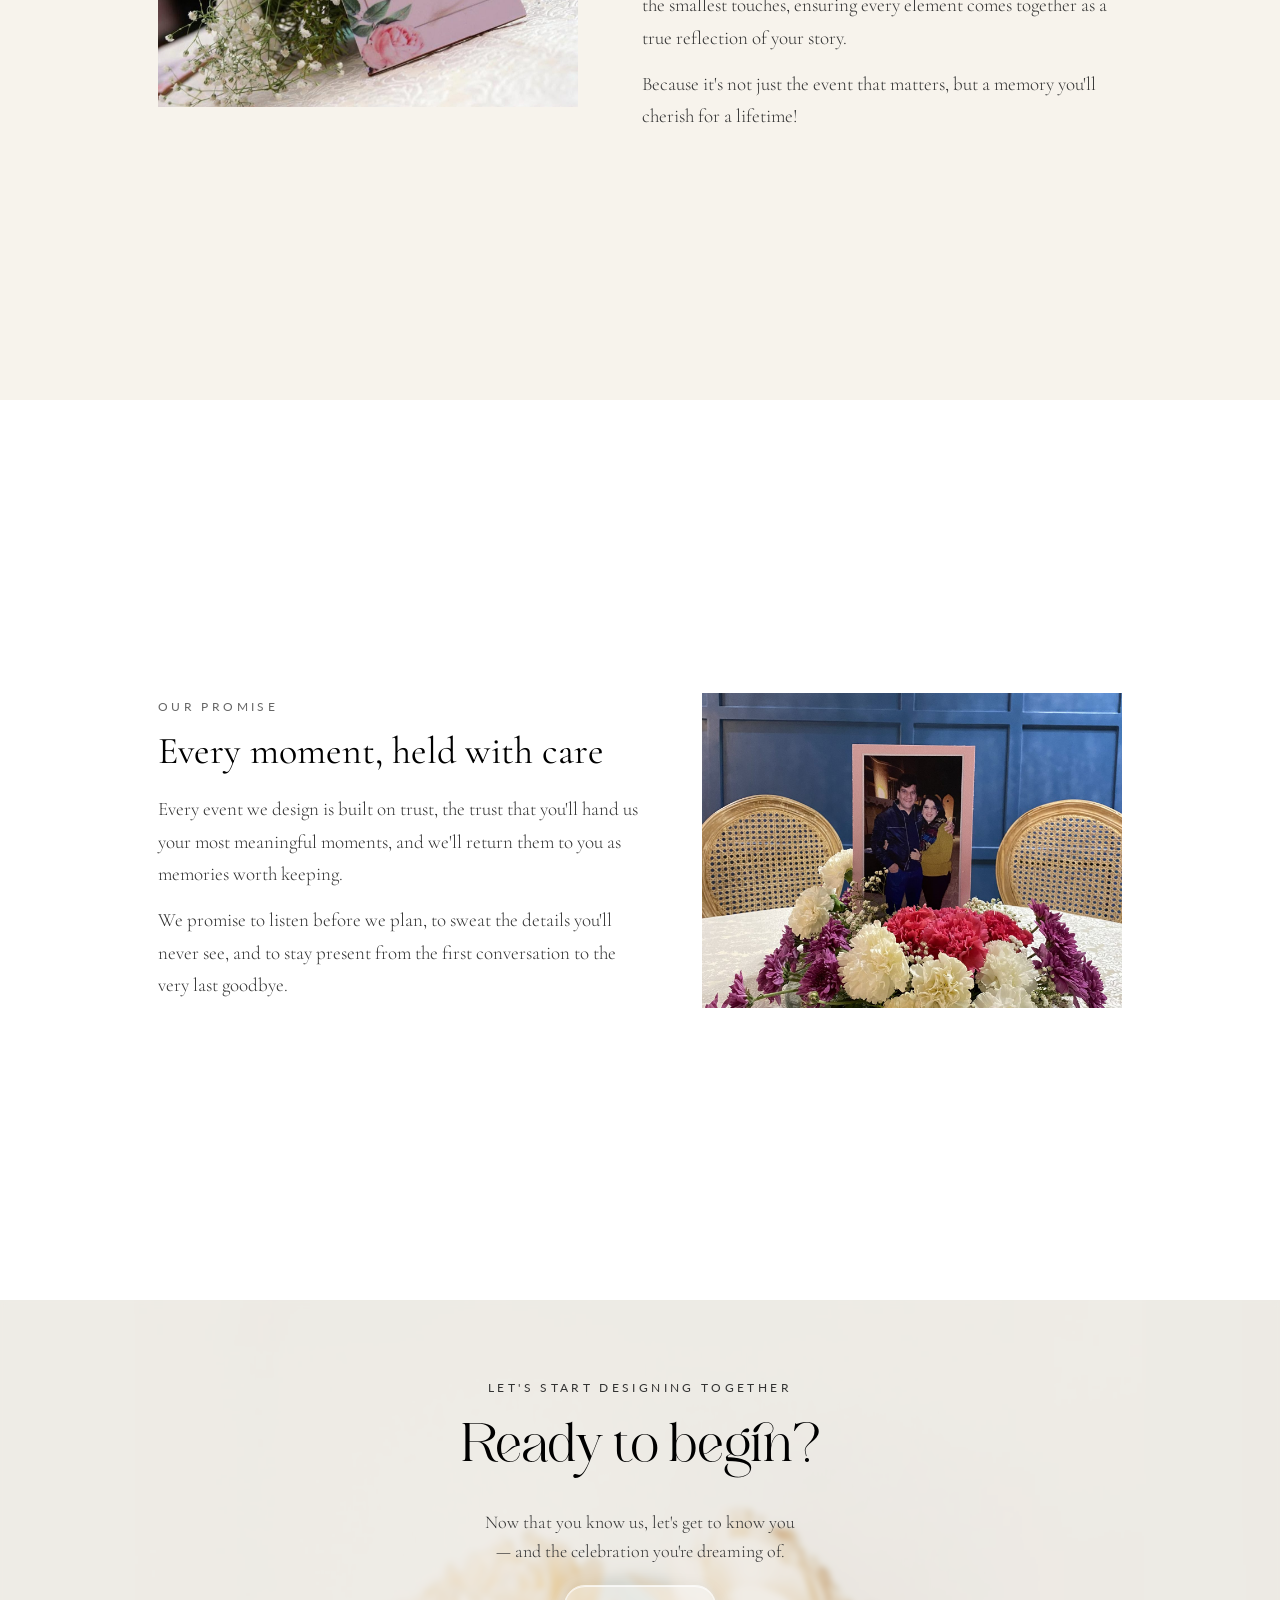
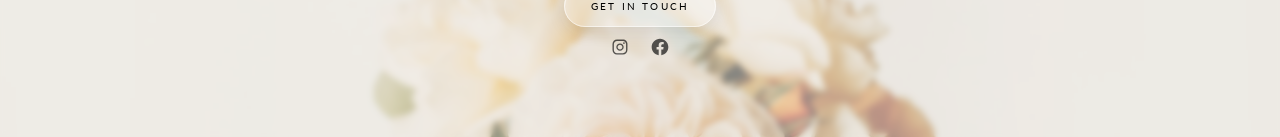
==== commit 1d809e10: "Update founder section headline "A planning and design team turning every kind of celebration into a" ====
--- a/about.html
+++ b/about.html
@@ -243,7 +243,7 @@
       </div>
       <div class="about-row-text">
         <span class="eyebrow">Founder</span>
-        <h3 class="about-row-title">A planning and design team turning every kind of celebration into a story worth telling</h3>
+        <h3 class="about-row-title">I believe every celebration should tell a story, and I love bringing each one to life with my own vision and creativity</h3>
         <p class="about-copy">I'm Nikita Batra, founder of PlanIt with Nikita. I believe the most beautiful events aren't remembered for being extravagant — they're remembered for how they felt.</p>
         <p class="about-copy">For me, planning is never just décor. It's understanding people and turning their story into a celebration worth remembering.</p>
       </div>
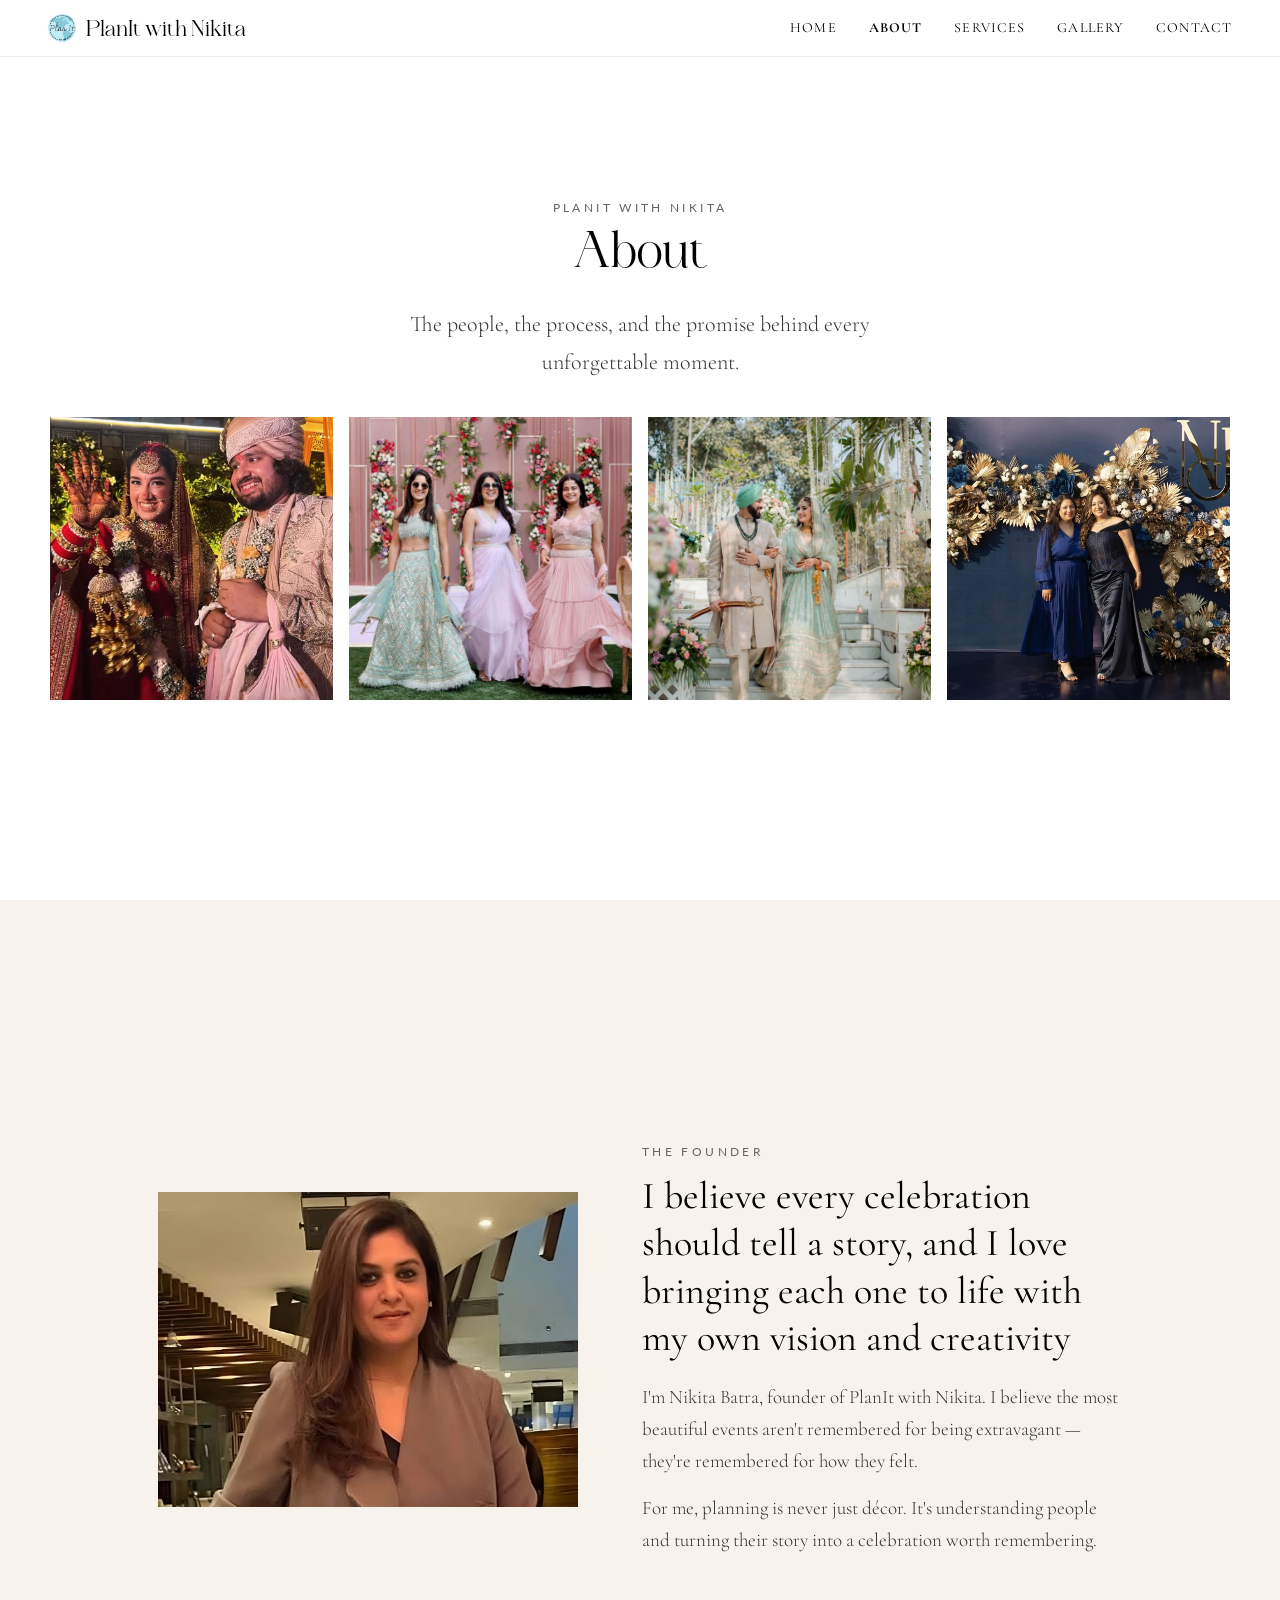
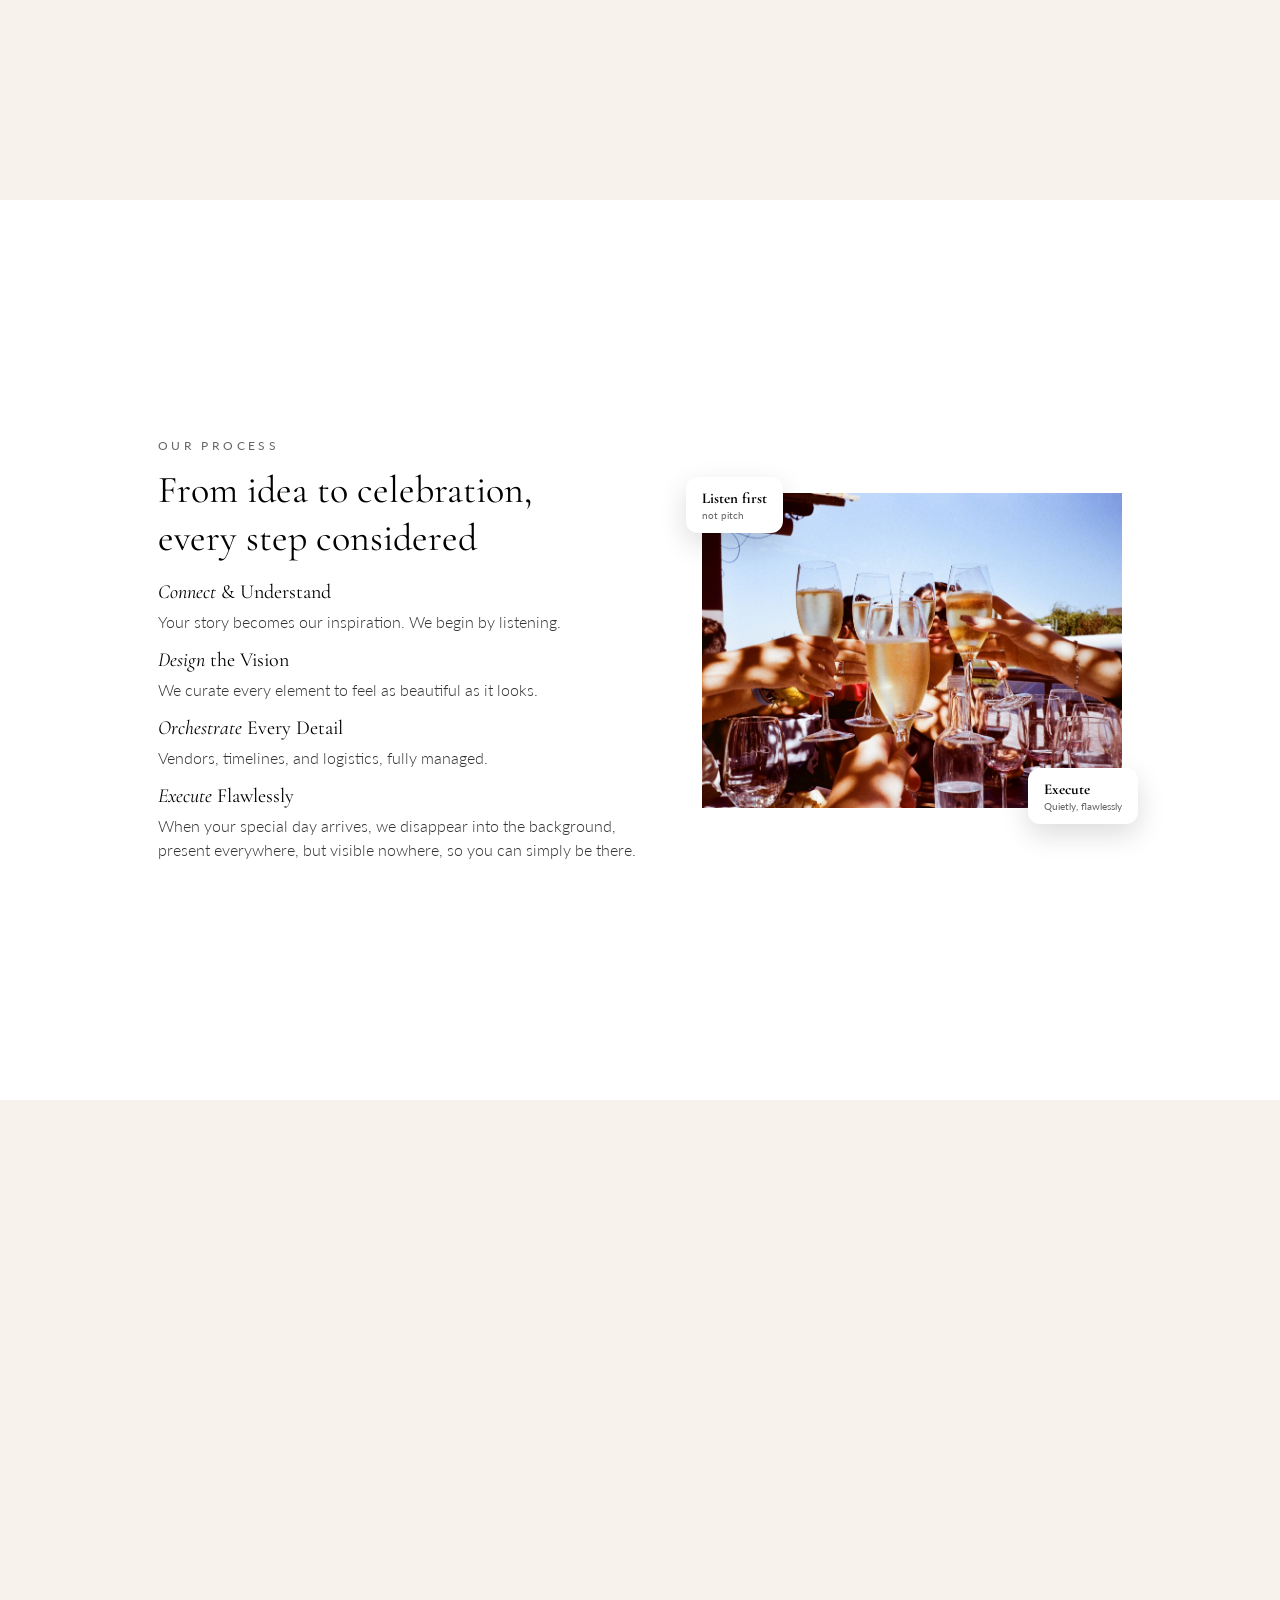
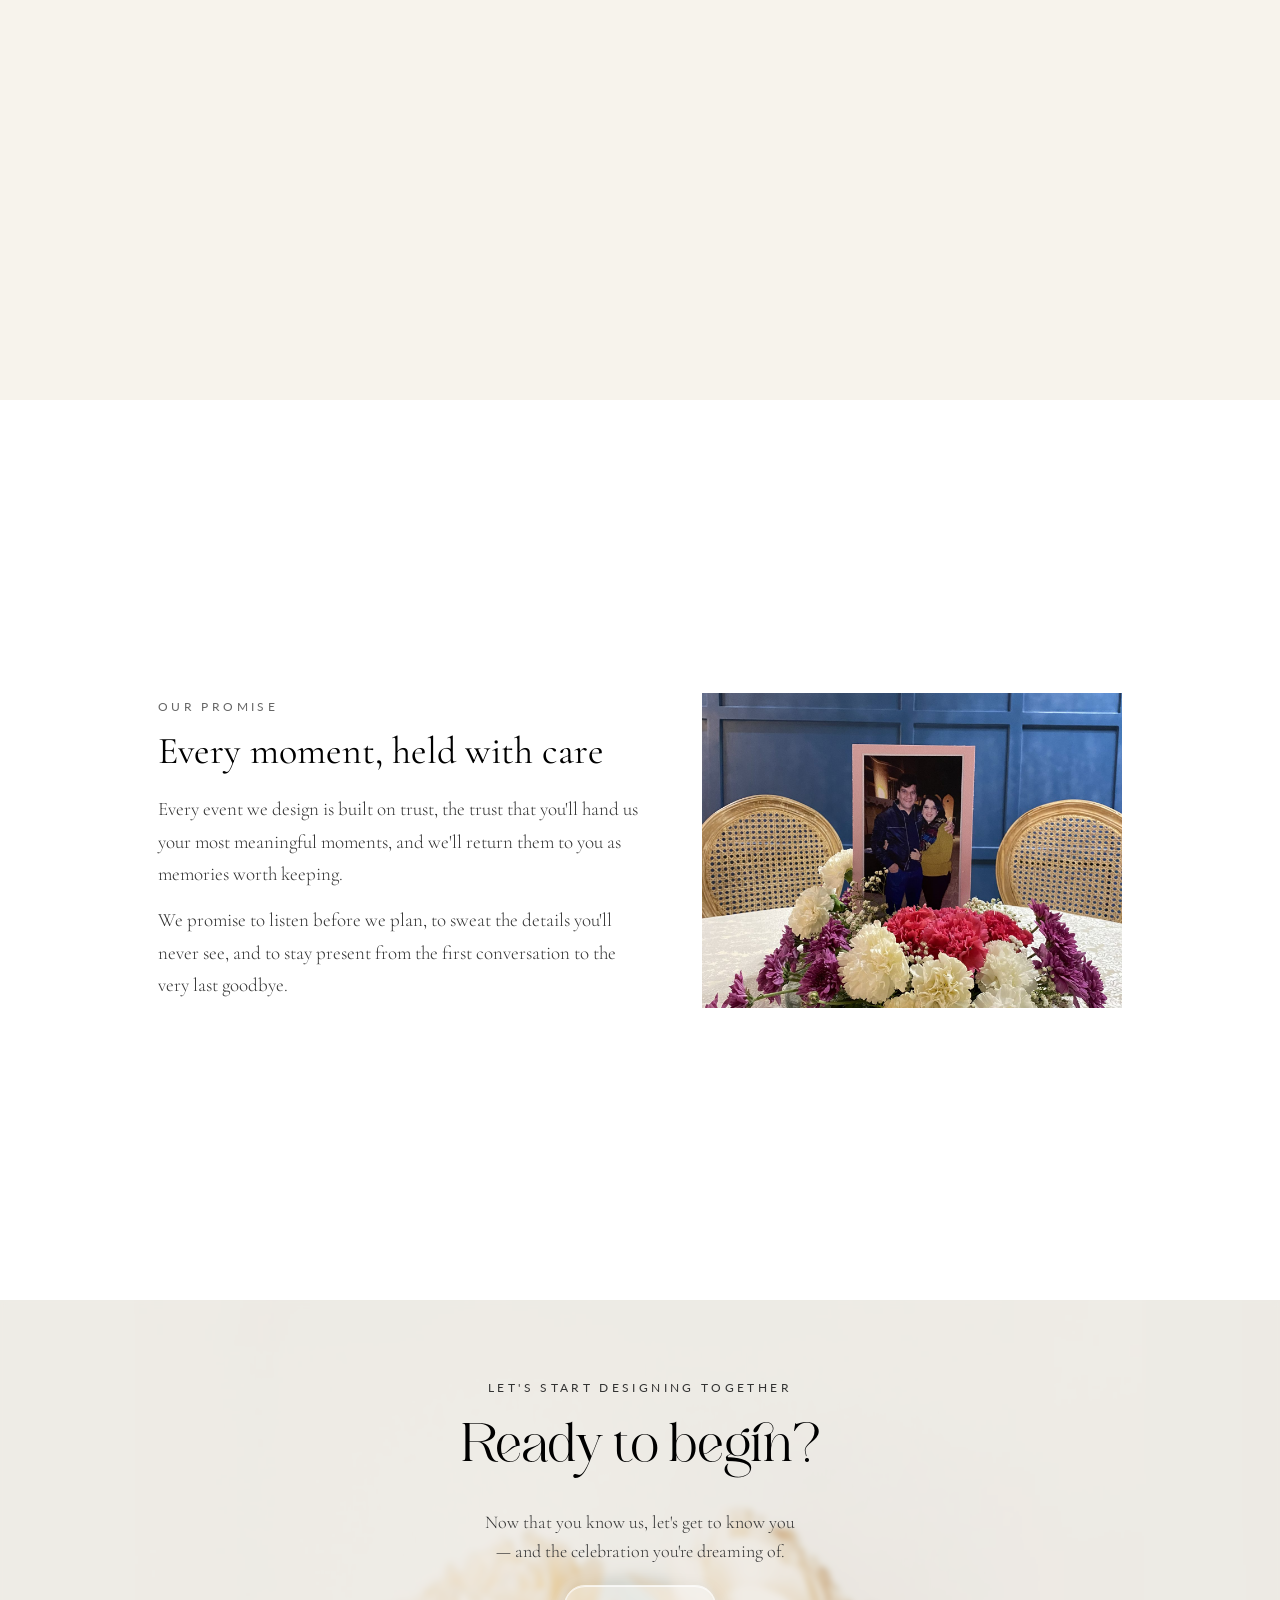
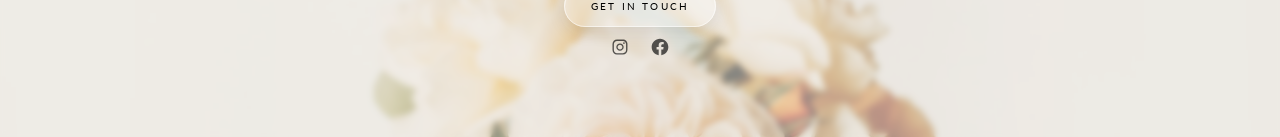
==== commit 194b7433: "Change eyebrow to "The Founder", swap third About photo again Replaces the third photo in the About " ====
--- a/about.html
+++ b/about.html
@@ -225,7 +225,7 @@
         <img src="images/about-intro-image-2.jpg" alt="Birthdays and milestones" draggable="false" loading="lazy"/>
       </div>
       <div class="about-strip-card" data-lb="images/about-intro-image-3.jpg">
-        <img src="images/about-intro-image-3.jpg" alt="Couple portrait with floral backdrop" draggable="false" loading="lazy"/>
+        <img src="images/about-intro-image-3.jpg" alt="Bride and groom walking down garden steps with hanging floral strings" draggable="false" loading="lazy"/>
       </div>
       <div class="about-strip-card" data-lb="images/about-intro-image-4.jpg">
         <img src="images/about-intro-image-4.jpg" alt="Corporate events" draggable="false" loading="lazy"/>
@@ -242,7 +242,7 @@
         </div>
       </div>
       <div class="about-row-text">
-        <span class="eyebrow">Founder</span>
+        <span class="eyebrow">The Founder</span>
         <h3 class="about-row-title">I believe every celebration should tell a story, and I love bringing each one to life with my own vision and creativity</h3>
         <p class="about-copy">I'm Nikita Batra, founder of PlanIt with Nikita. I believe the most beautiful events aren't remembered for being extravagant — they're remembered for how they felt.</p>
         <p class="about-copy">For me, planning is never just décor. It's understanding people and turning their story into a celebration worth remembering.</p>
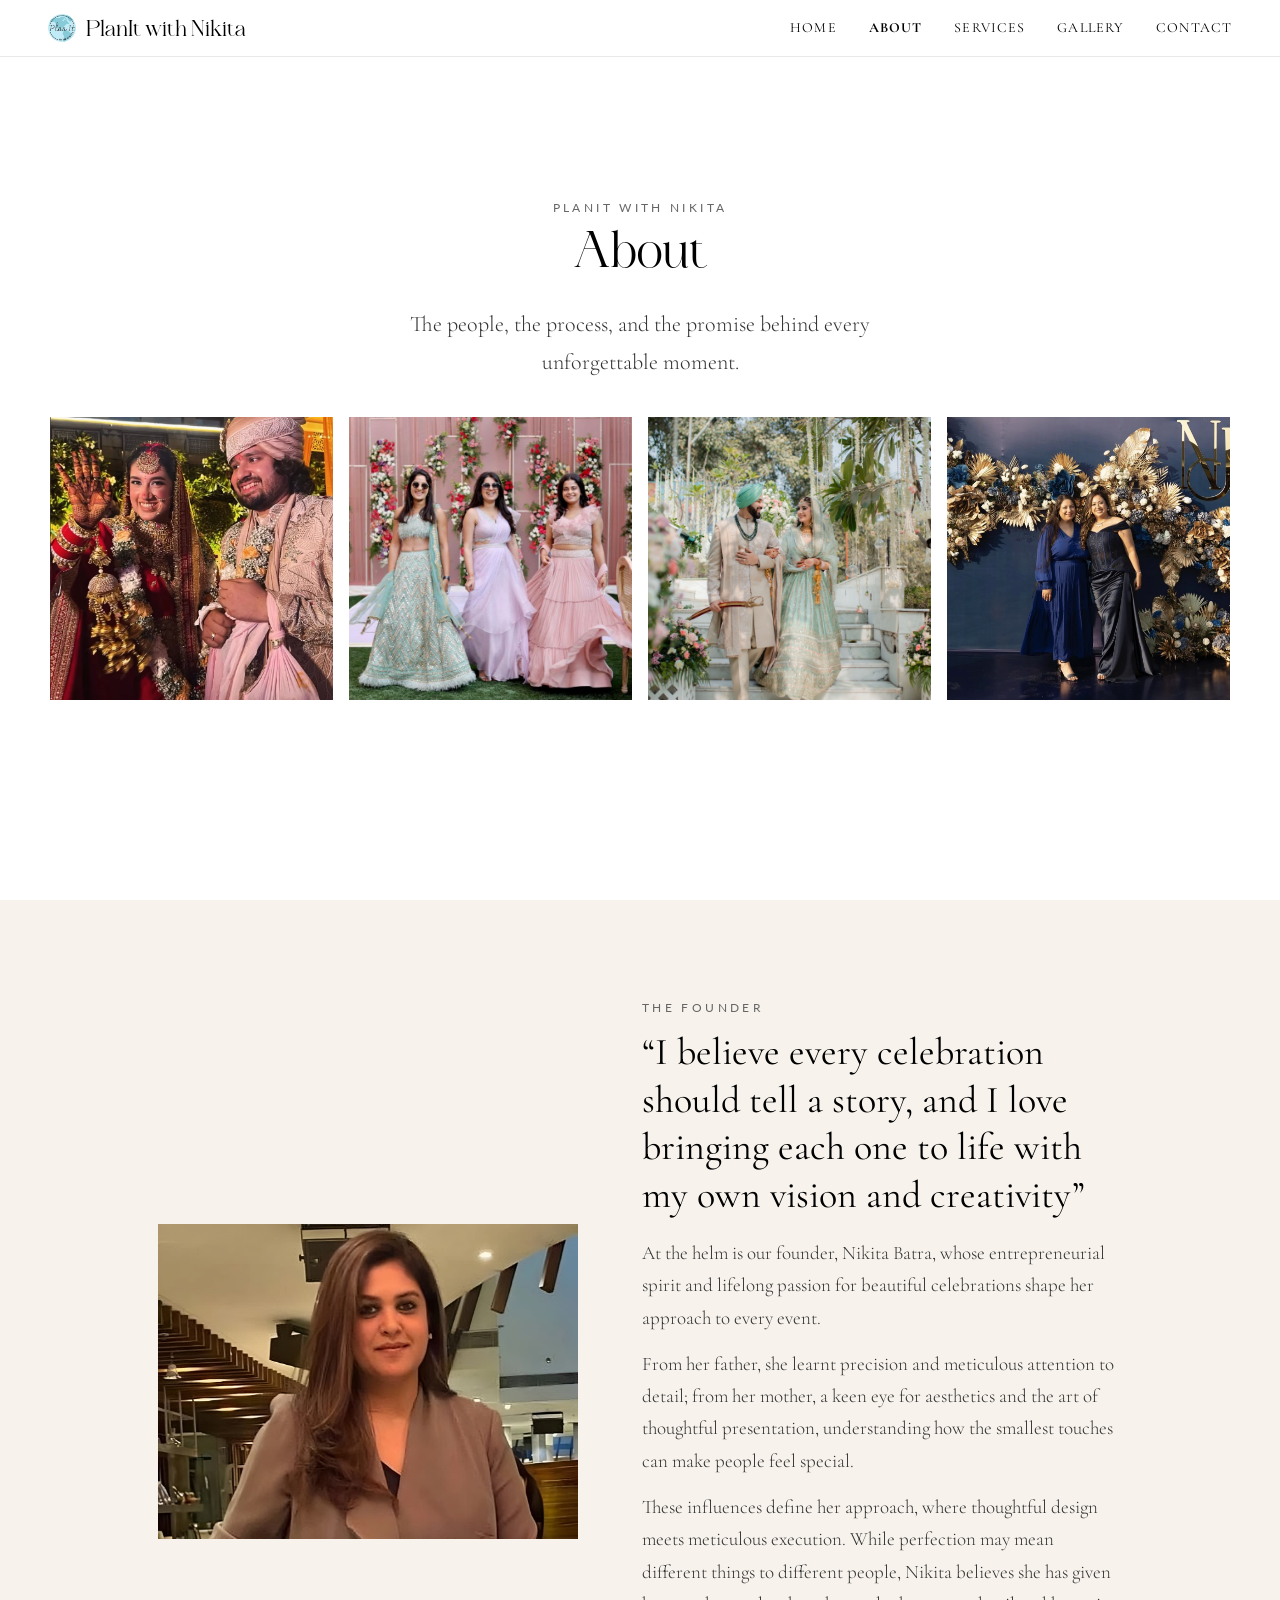
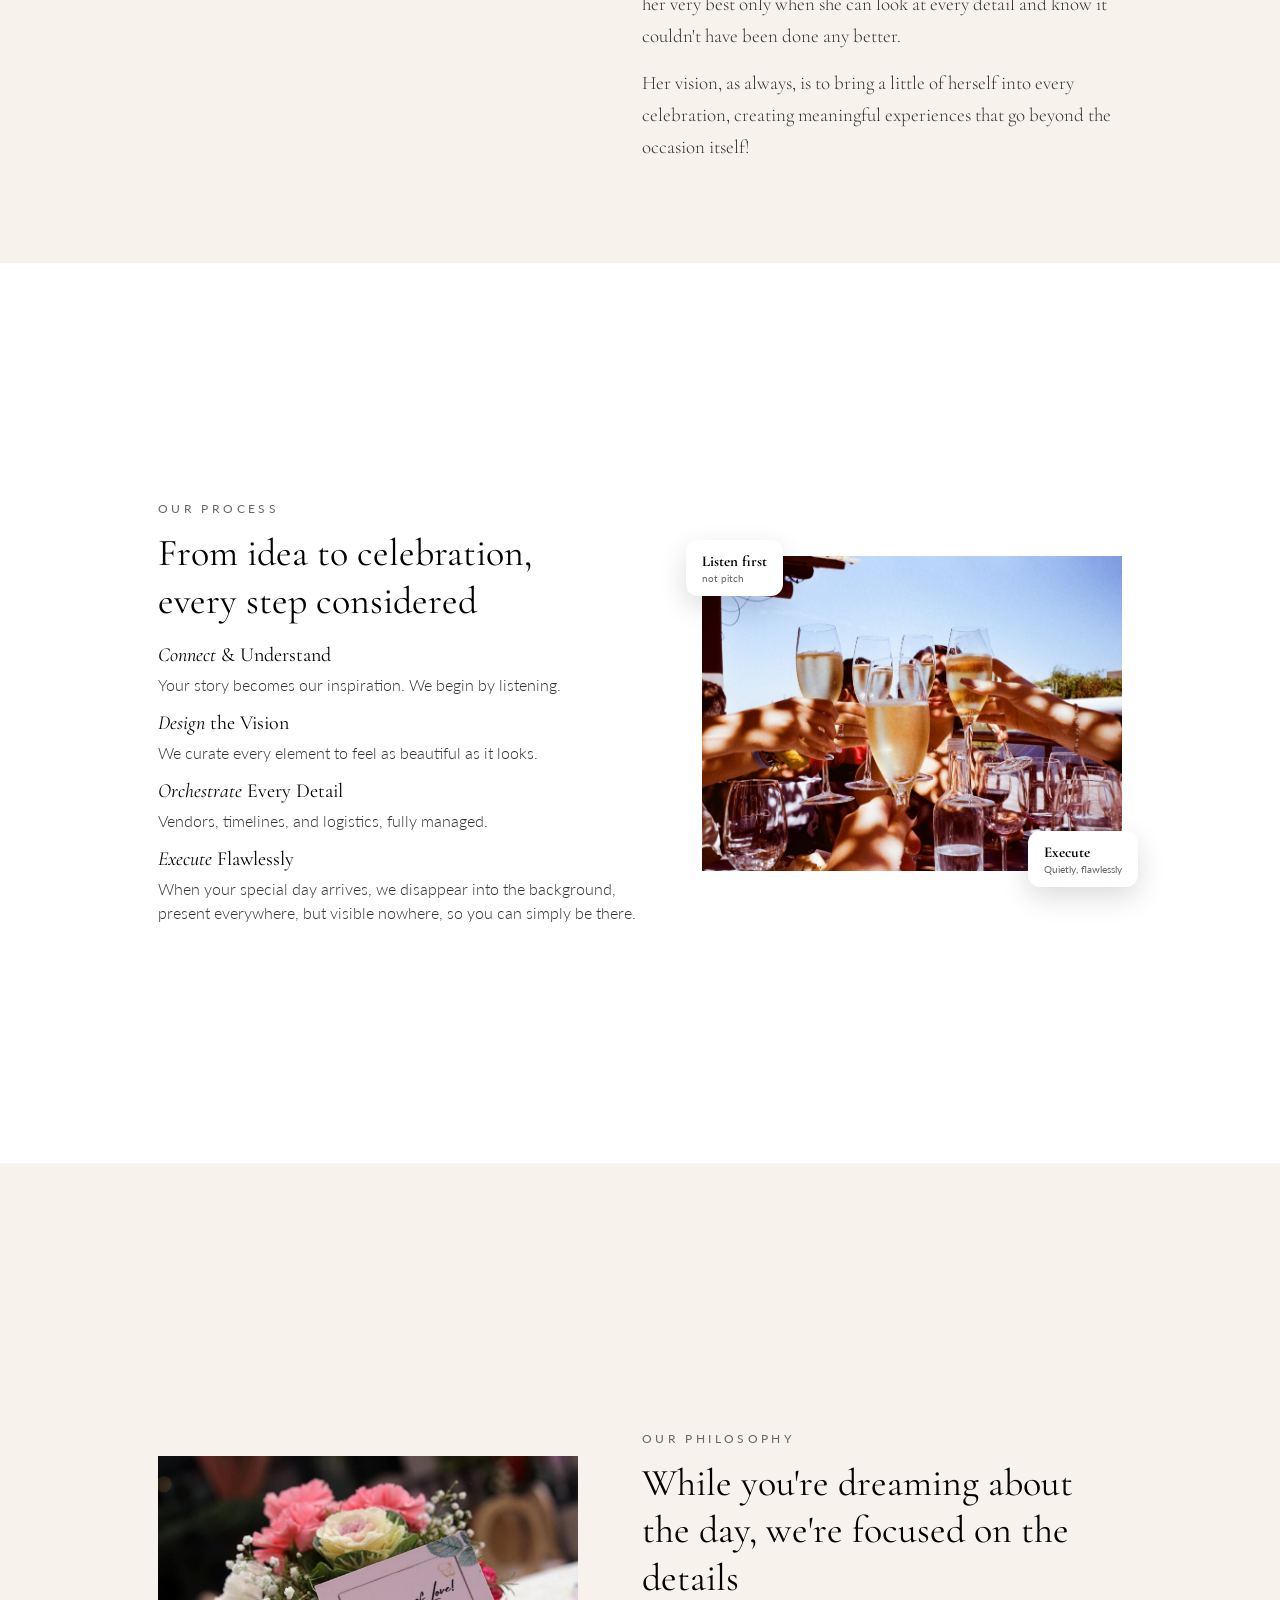
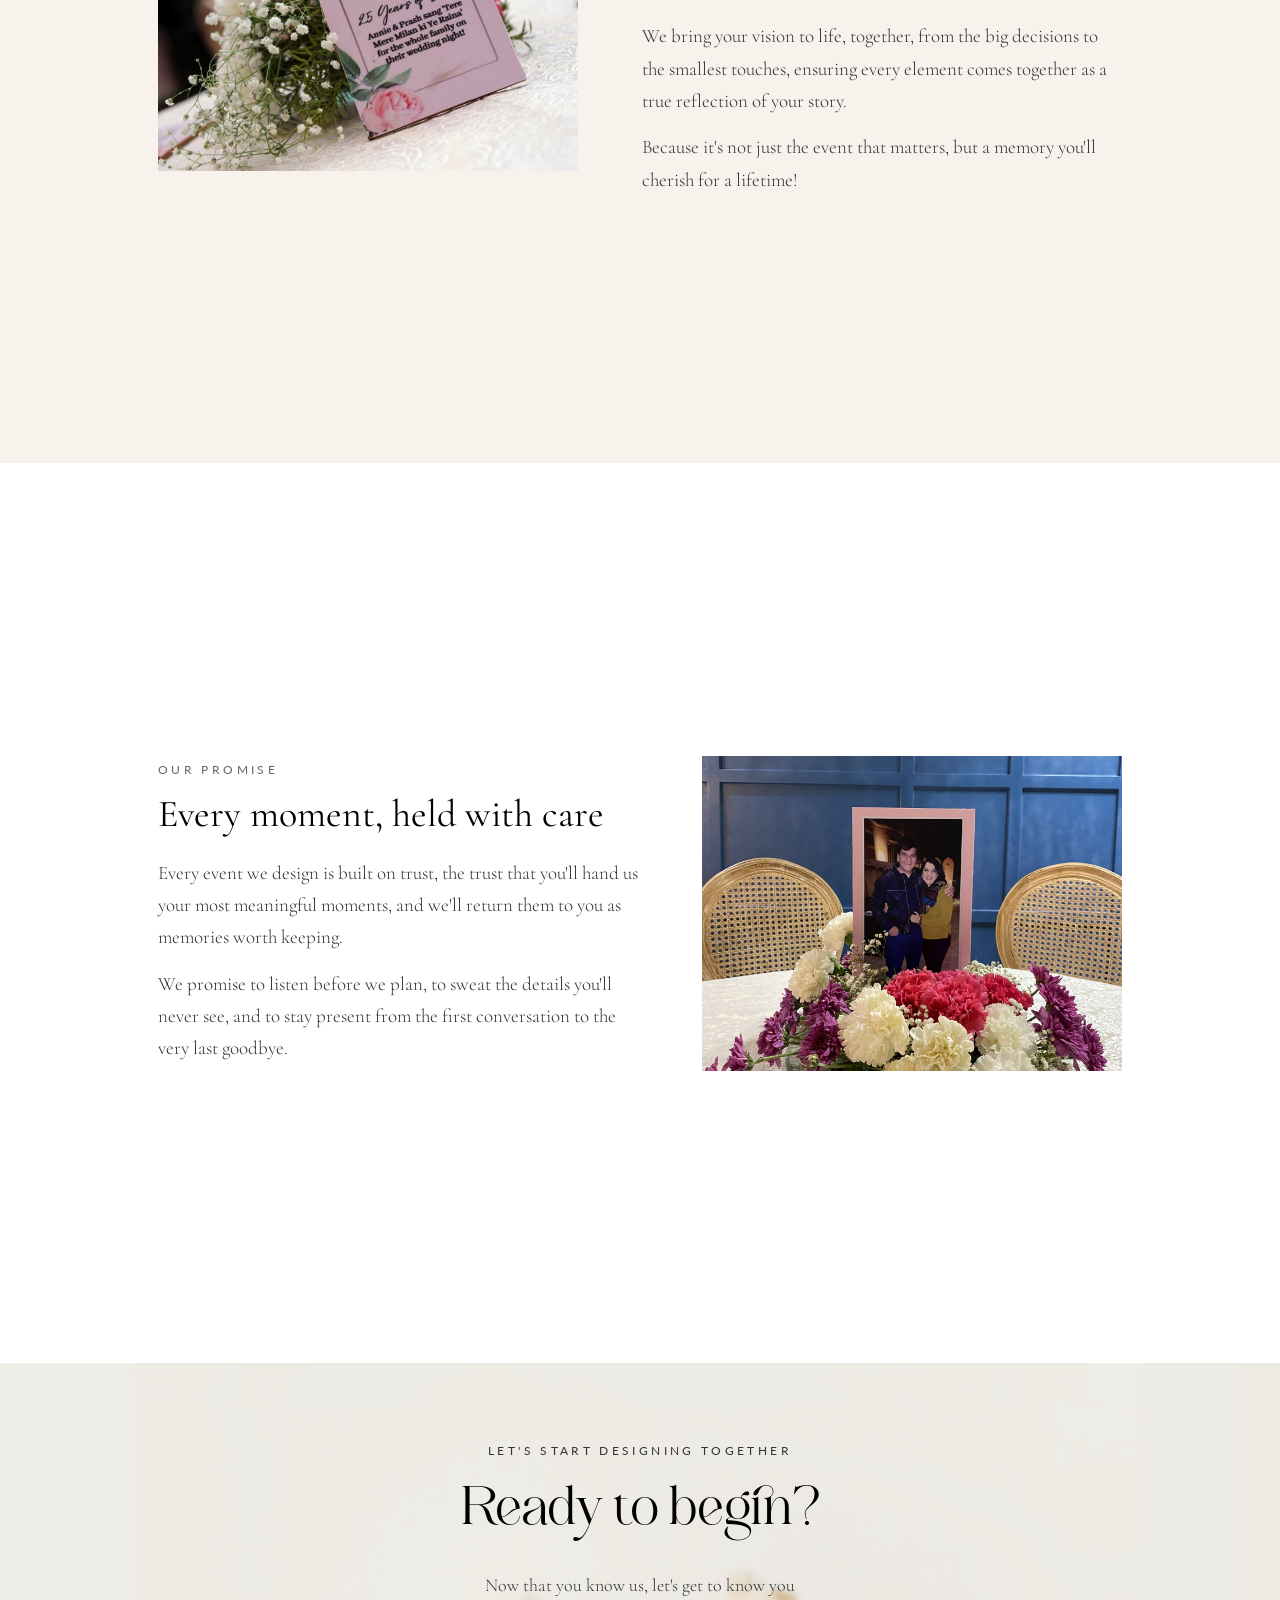
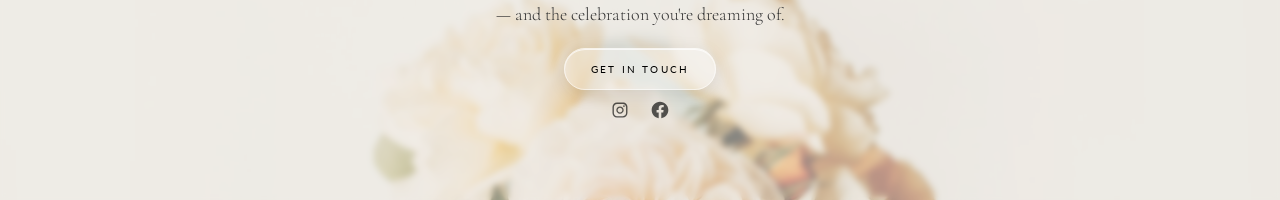
==== commit c39e75d1: "Update founder section: quote headline, new bio copy Wraps the existing headline in quotation marks " ====
--- a/about.html
+++ b/about.html
@@ -243,9 +243,11 @@
       </div>
       <div class="about-row-text">
         <span class="eyebrow">The Founder</span>
-        <h3 class="about-row-title">I believe every celebration should tell a story, and I love bringing each one to life with my own vision and creativity</h3>
-        <p class="about-copy">I'm Nikita Batra, founder of PlanIt with Nikita. I believe the most beautiful events aren't remembered for being extravagant — they're remembered for how they felt.</p>
-        <p class="about-copy">For me, planning is never just décor. It's understanding people and turning their story into a celebration worth remembering.</p>
+        <h3 class="about-row-title">&ldquo;I believe every celebration should tell a story, and I love bringing each one to life with my own vision and creativity&rdquo;</h3>
+        <p class="about-copy">At the helm is our founder, Nikita Batra, whose entrepreneurial spirit and lifelong passion for beautiful celebrations shape her approach to every event.</p>
+        <p class="about-copy">From her father, she learnt precision and meticulous attention to detail; from her mother, a keen eye for aesthetics and the art of thoughtful presentation, understanding how the smallest touches can make people feel special.</p>
+        <p class="about-copy">These influences define her approach, where thoughtful design meets meticulous execution. While perfection may mean different things to different people, Nikita believes she has given her very best only when she can look at every detail and know it couldn't have been done any better.</p>
+        <p class="about-copy">Her vision, as always, is to bring a little of herself into every celebration, creating meaningful experiences that go beyond the occasion itself!</p>
       </div>
     </div>
   </section>
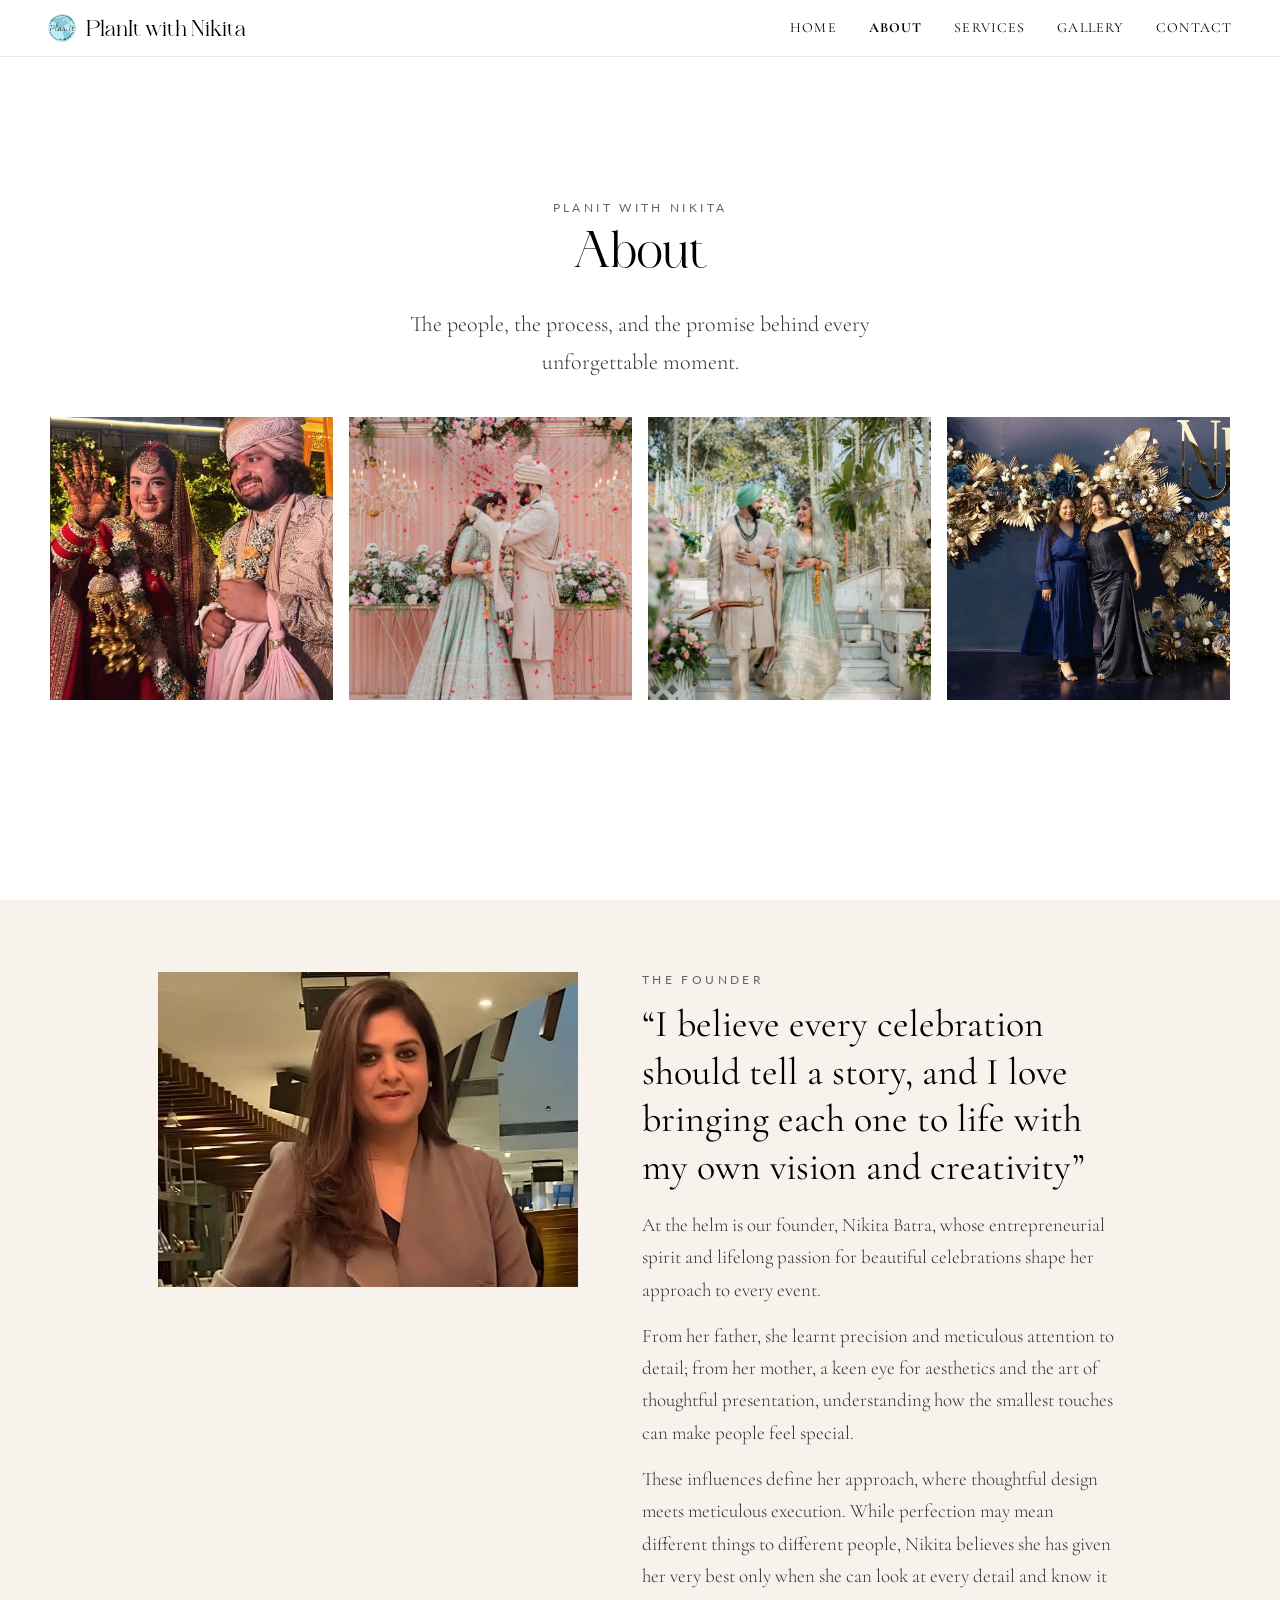
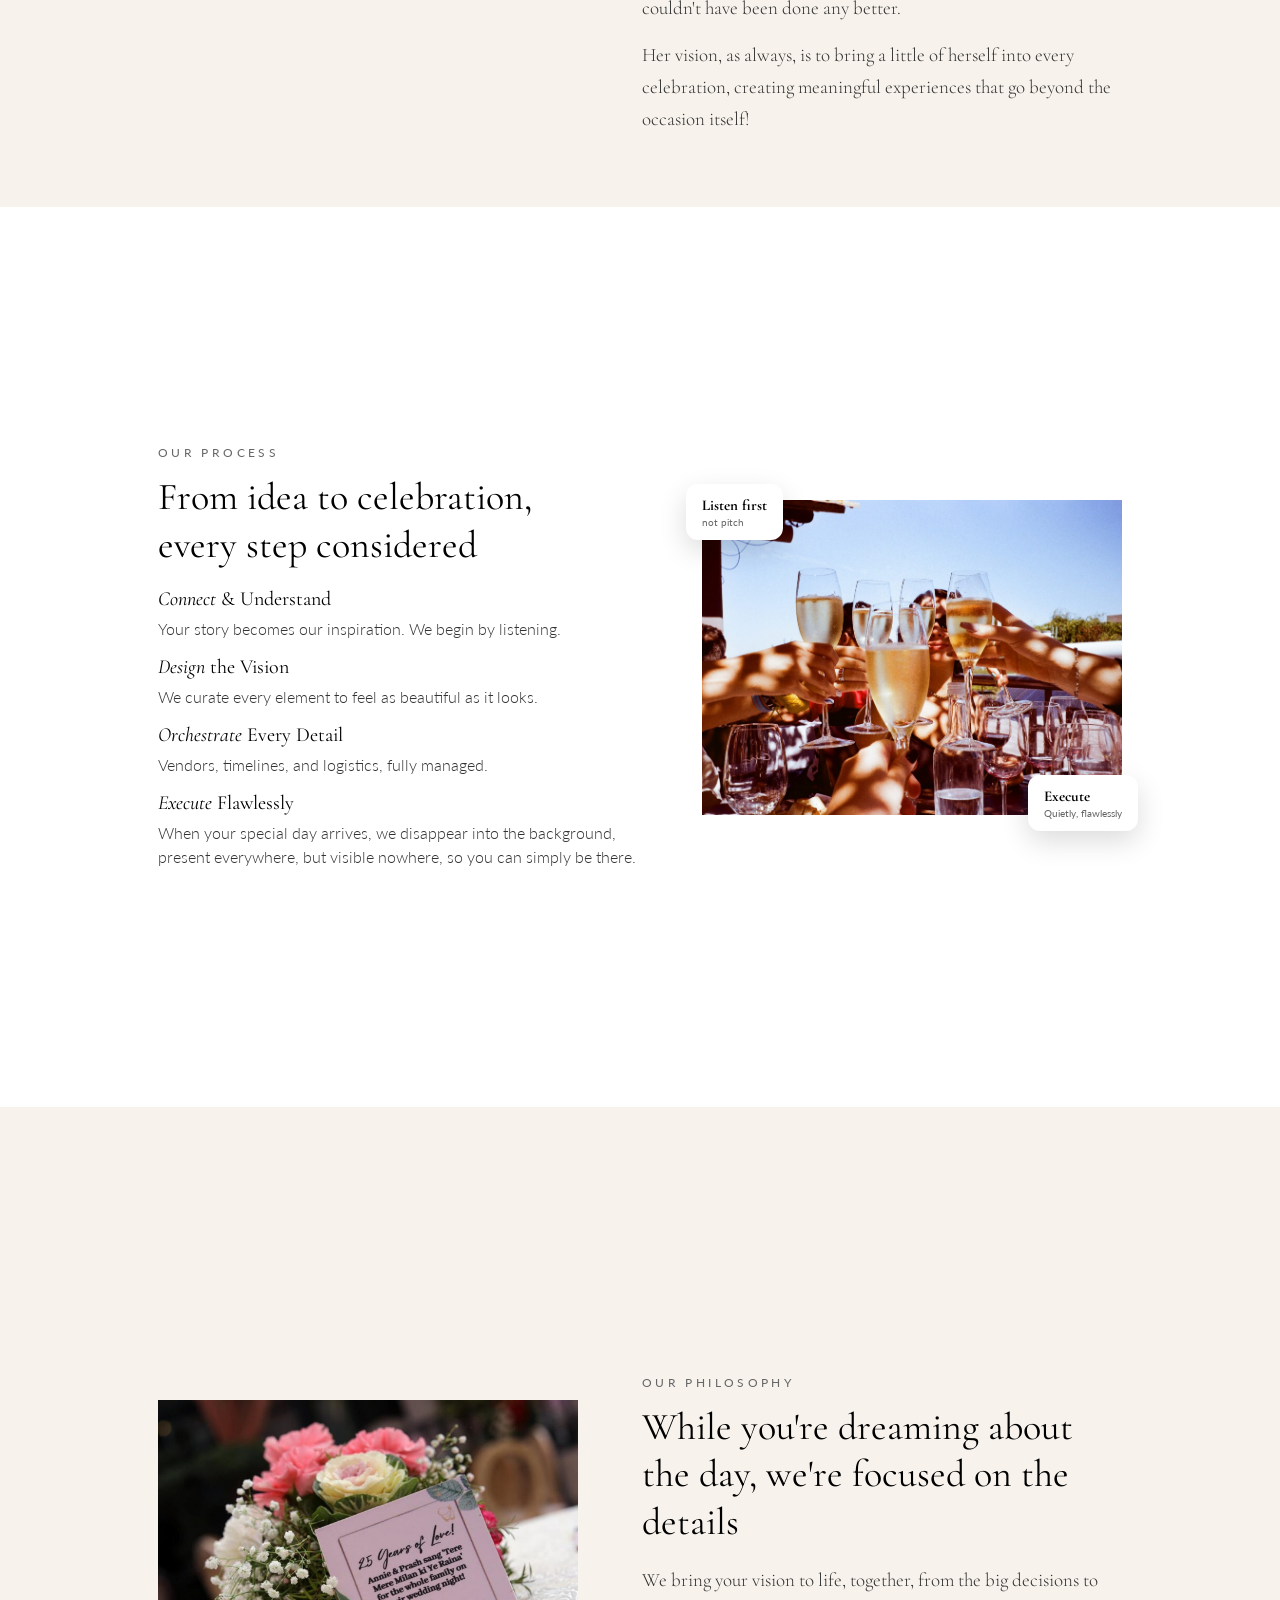
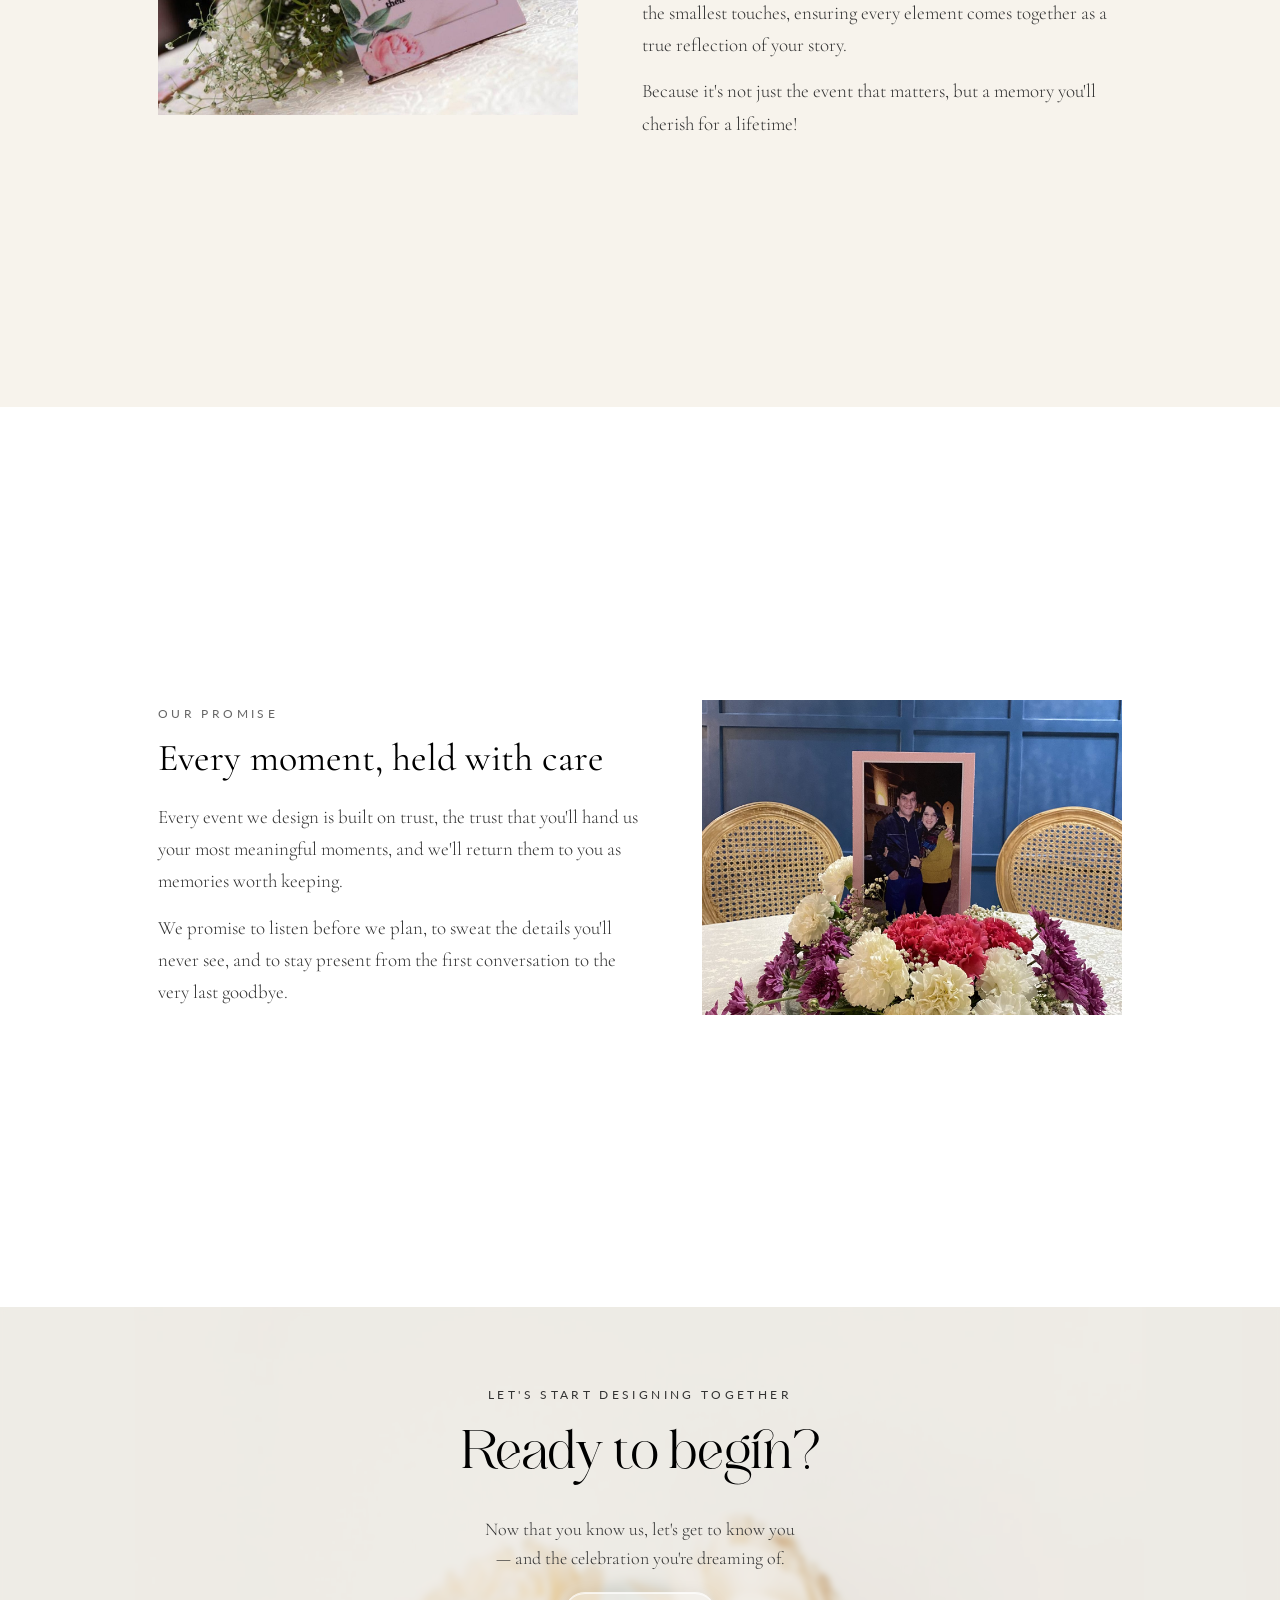
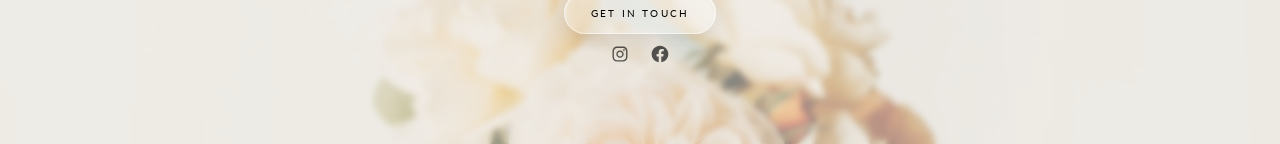
==== commit 474a7c9d: "Top-align founder row on desktop, let section fit full text; swap 2nd About photo - Founder section:" ====
--- a/about.html
+++ b/about.html
@@ -107,8 +107,10 @@
     .about-process-step-title em { font-style: italic; }
     .about-process-step-desc { display: block; font-size: 16px; font-weight: 300; color: var(--mid); line-height: 1.5; margin-top: 0; }
     .about-fullsection.tinted { background: var(--card); }
+    .about-fullsection-auto { min-height: 0; padding-top: 72px; padding-bottom: 72px; }
     @media (min-width: 768px) {
       .about-row { flex-direction: row; text-align: left; align-items: center; justify-content: center; gap: 64px; }
+      .about-row-top { align-items: flex-start; }
       .about-row.reverse { flex-direction: row-reverse; }
       .about-row-img-wrap { flex-shrink: 0; }
       .about-row-text { text-align: left; }
@@ -222,7 +224,7 @@
         <img src="images/about-intro-image-1.jpg" alt="Weddings and rituals" draggable="false" loading="lazy"/>
       </div>
       <div class="about-strip-card" data-lb="images/about-intro-image-2.jpg">
-        <img src="images/about-intro-image-2.jpg" alt="Birthdays and milestones" draggable="false" loading="lazy"/>
+        <img src="images/about-intro-image-2.jpg" alt="Bride and groom under a shower of flower petals" draggable="false" loading="lazy"/>
       </div>
       <div class="about-strip-card" data-lb="images/about-intro-image-3.jpg">
         <img src="images/about-intro-image-3.jpg" alt="Bride and groom walking down garden steps with hanging floral strings" draggable="false" loading="lazy"/>
@@ -234,8 +236,8 @@
   </section>
 
   <!-- ════ SECTION 2: ABOUT US ════ -->
-  <section class="about-fullsection tinted">
-    <div class="about-row fu">
+  <section class="about-fullsection about-fullsection-auto tinted">
+    <div class="about-row about-row-top fu">
       <div class="about-row-img-wrap">
         <div class="img-frame about-row-img" data-lb="images/about-story-image.jpg">
           <img src="images/about-story-image.jpg" alt="About us" draggable="false" loading="lazy"/>
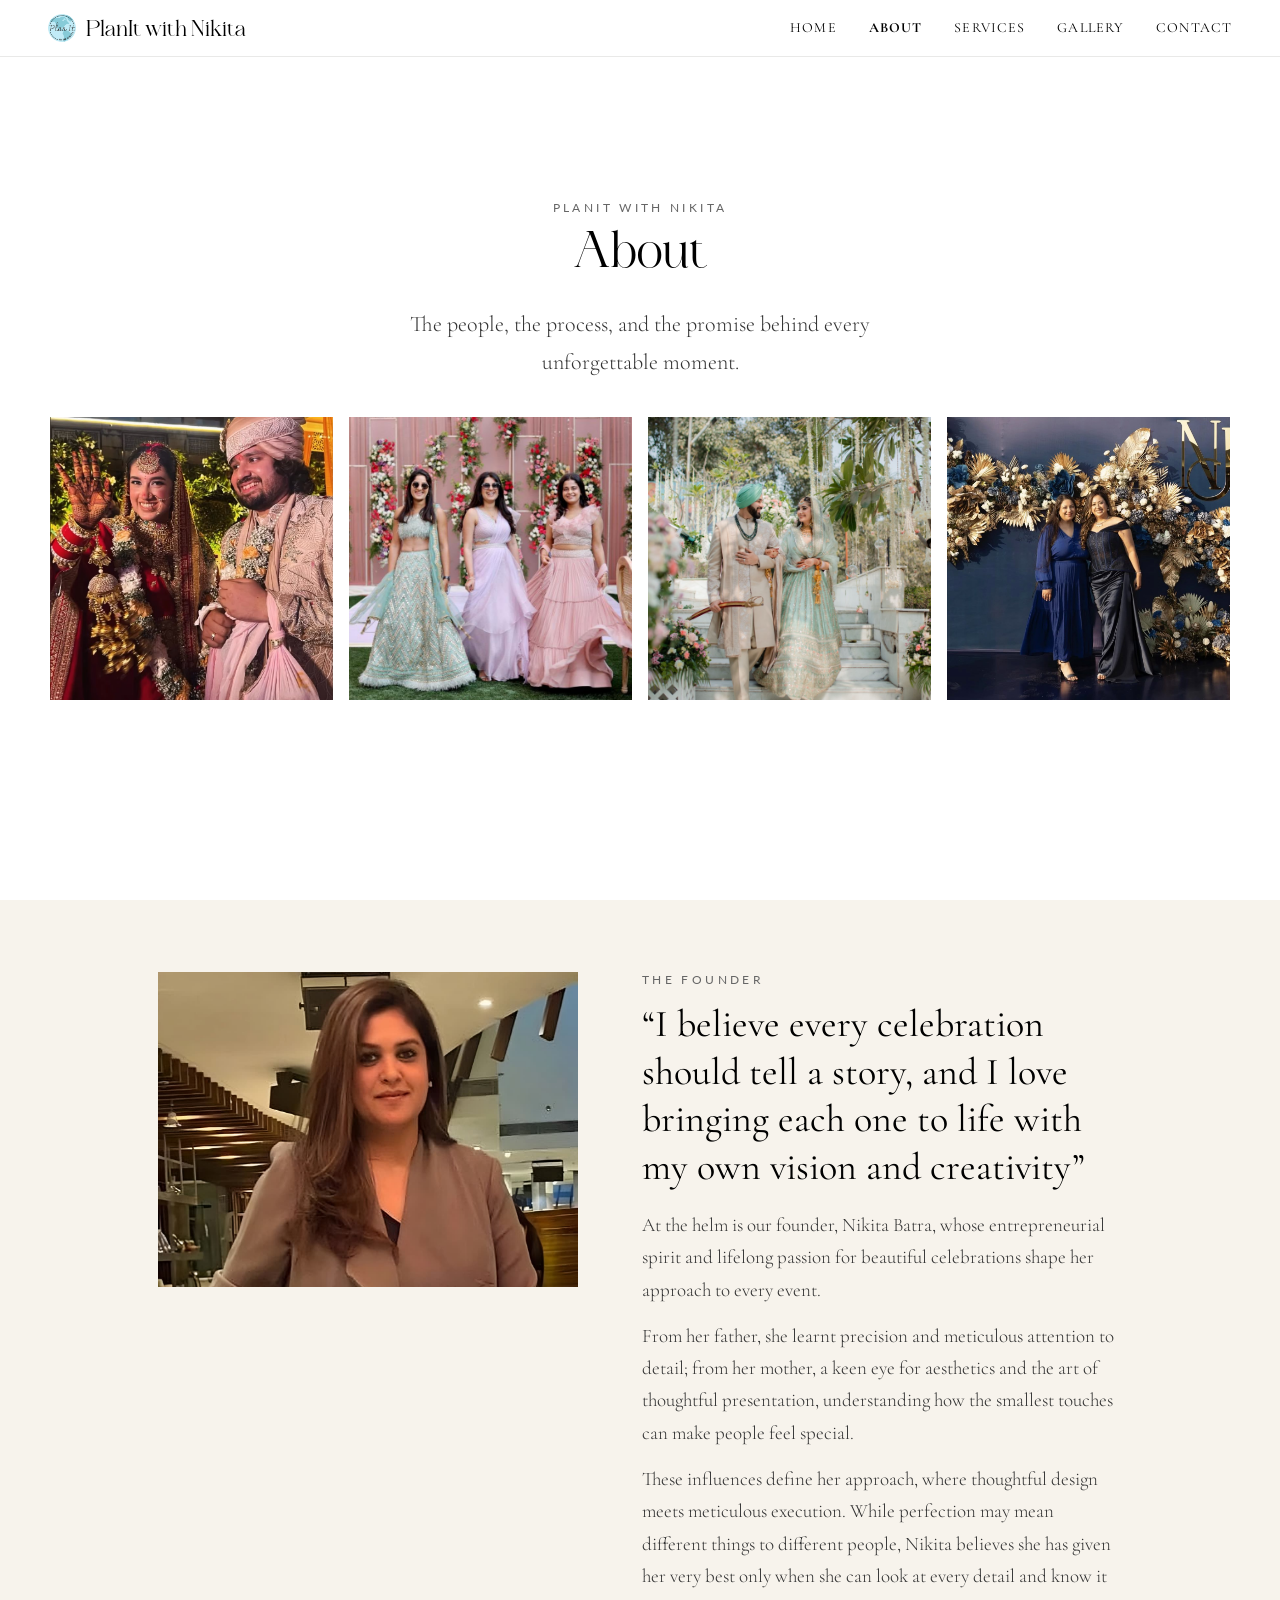
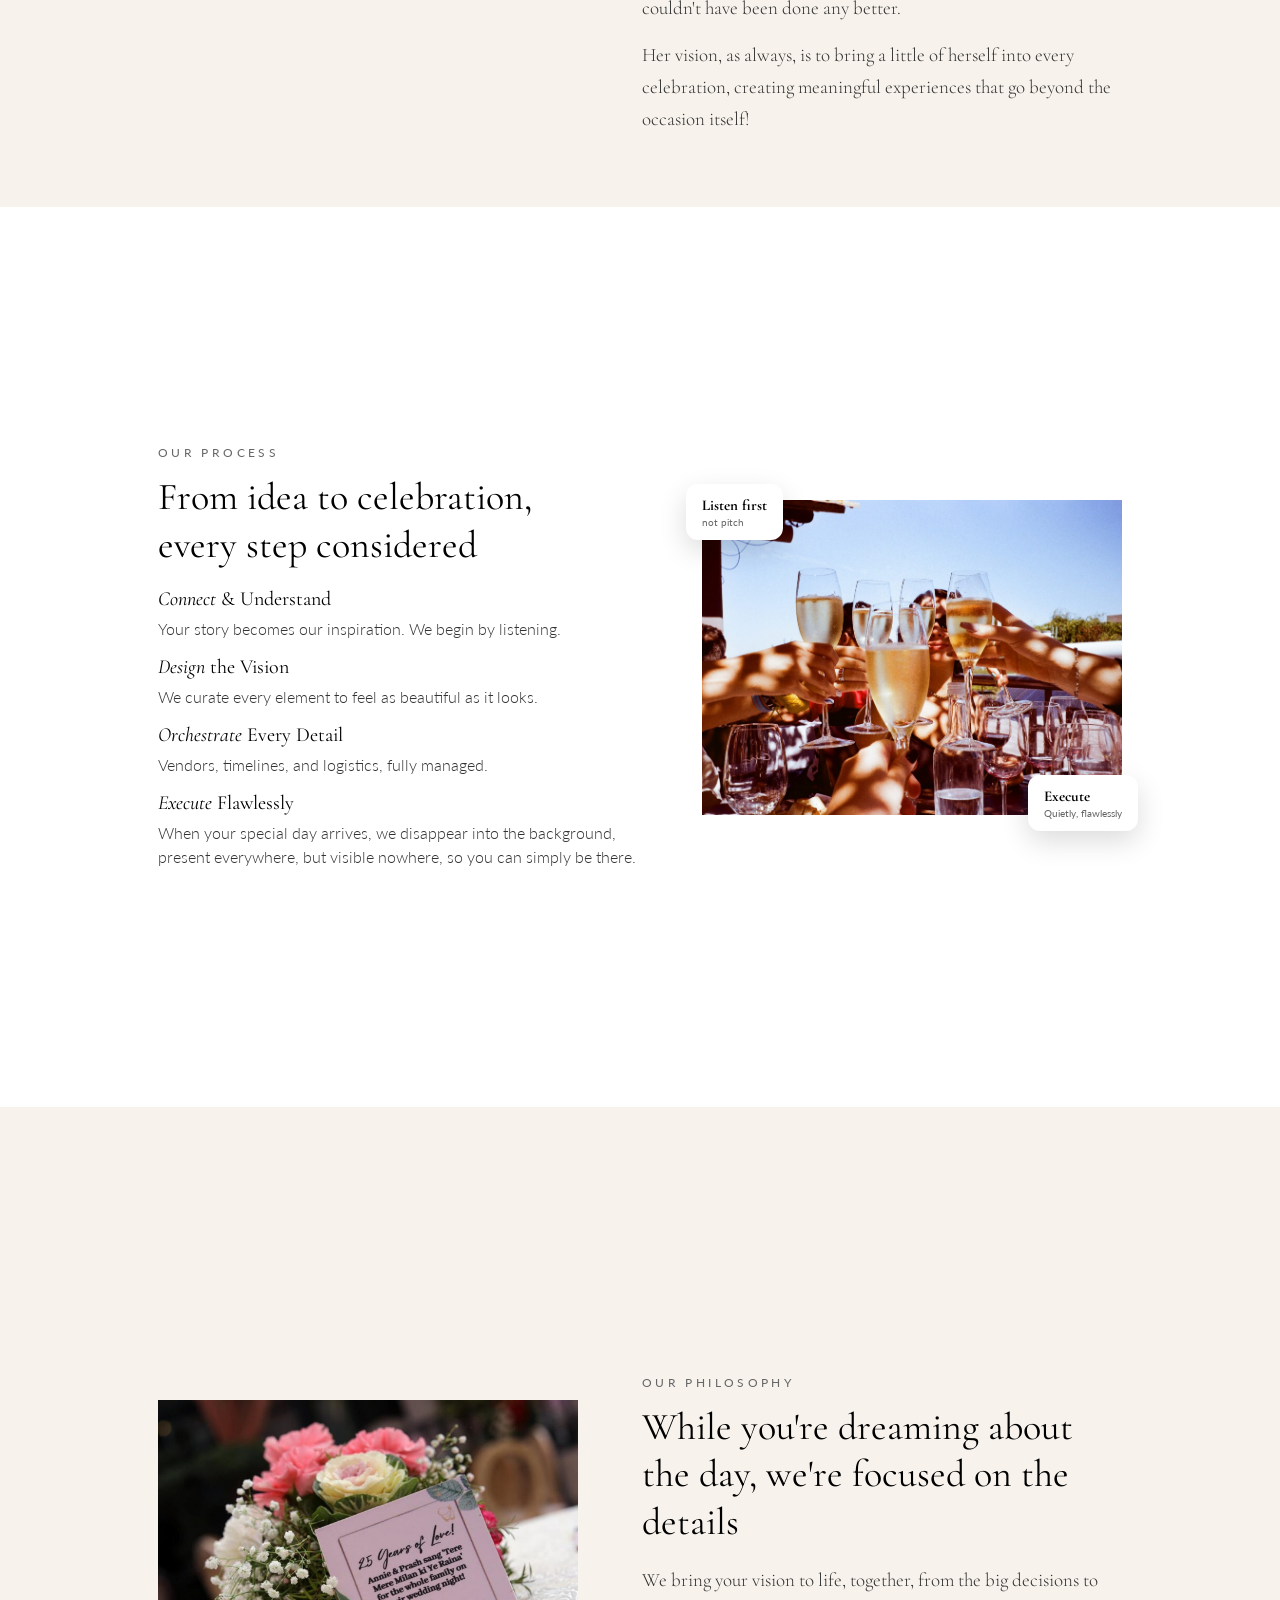
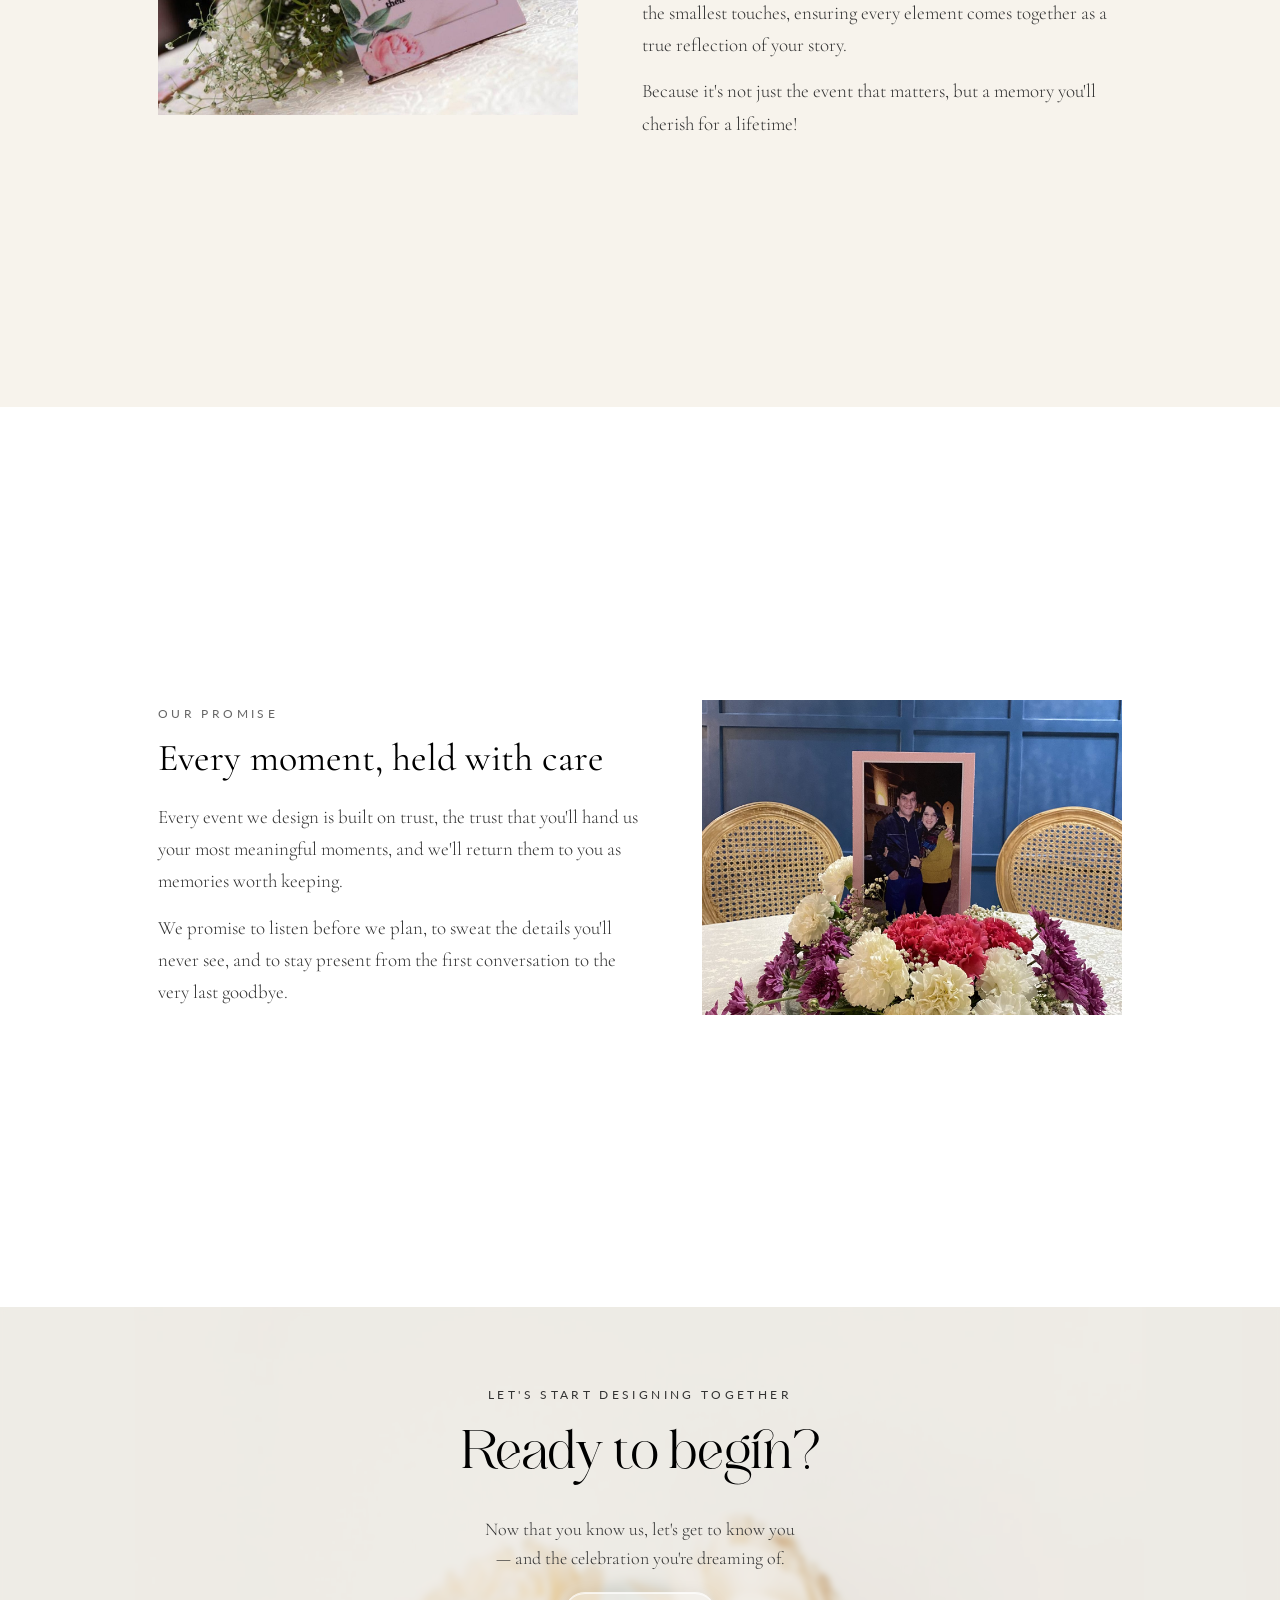
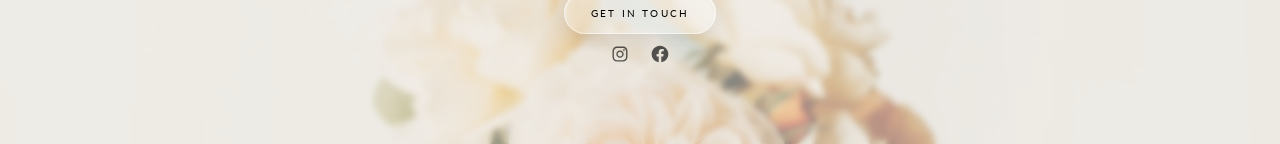
==== commit 3986b14b: "Fix image swap: new photo belongs on homepage, not About page Reverts the About page's 2nd intro-str" ====
--- a/about.html
+++ b/about.html
@@ -224,7 +224,7 @@
         <img src="images/about-intro-image-1.jpg" alt="Weddings and rituals" draggable="false" loading="lazy"/>
       </div>
       <div class="about-strip-card" data-lb="images/about-intro-image-2.jpg">
-        <img src="images/about-intro-image-2.jpg" alt="Bride and groom under a shower of flower petals" draggable="false" loading="lazy"/>
+        <img src="images/about-intro-image-2.jpg" alt="Birthdays and milestones" draggable="false" loading="lazy"/>
       </div>
       <div class="about-strip-card" data-lb="images/about-intro-image-3.jpg">
         <img src="images/about-intro-image-3.jpg" alt="Bride and groom walking down garden steps with hanging floral strings" draggable="false" loading="lazy"/>
